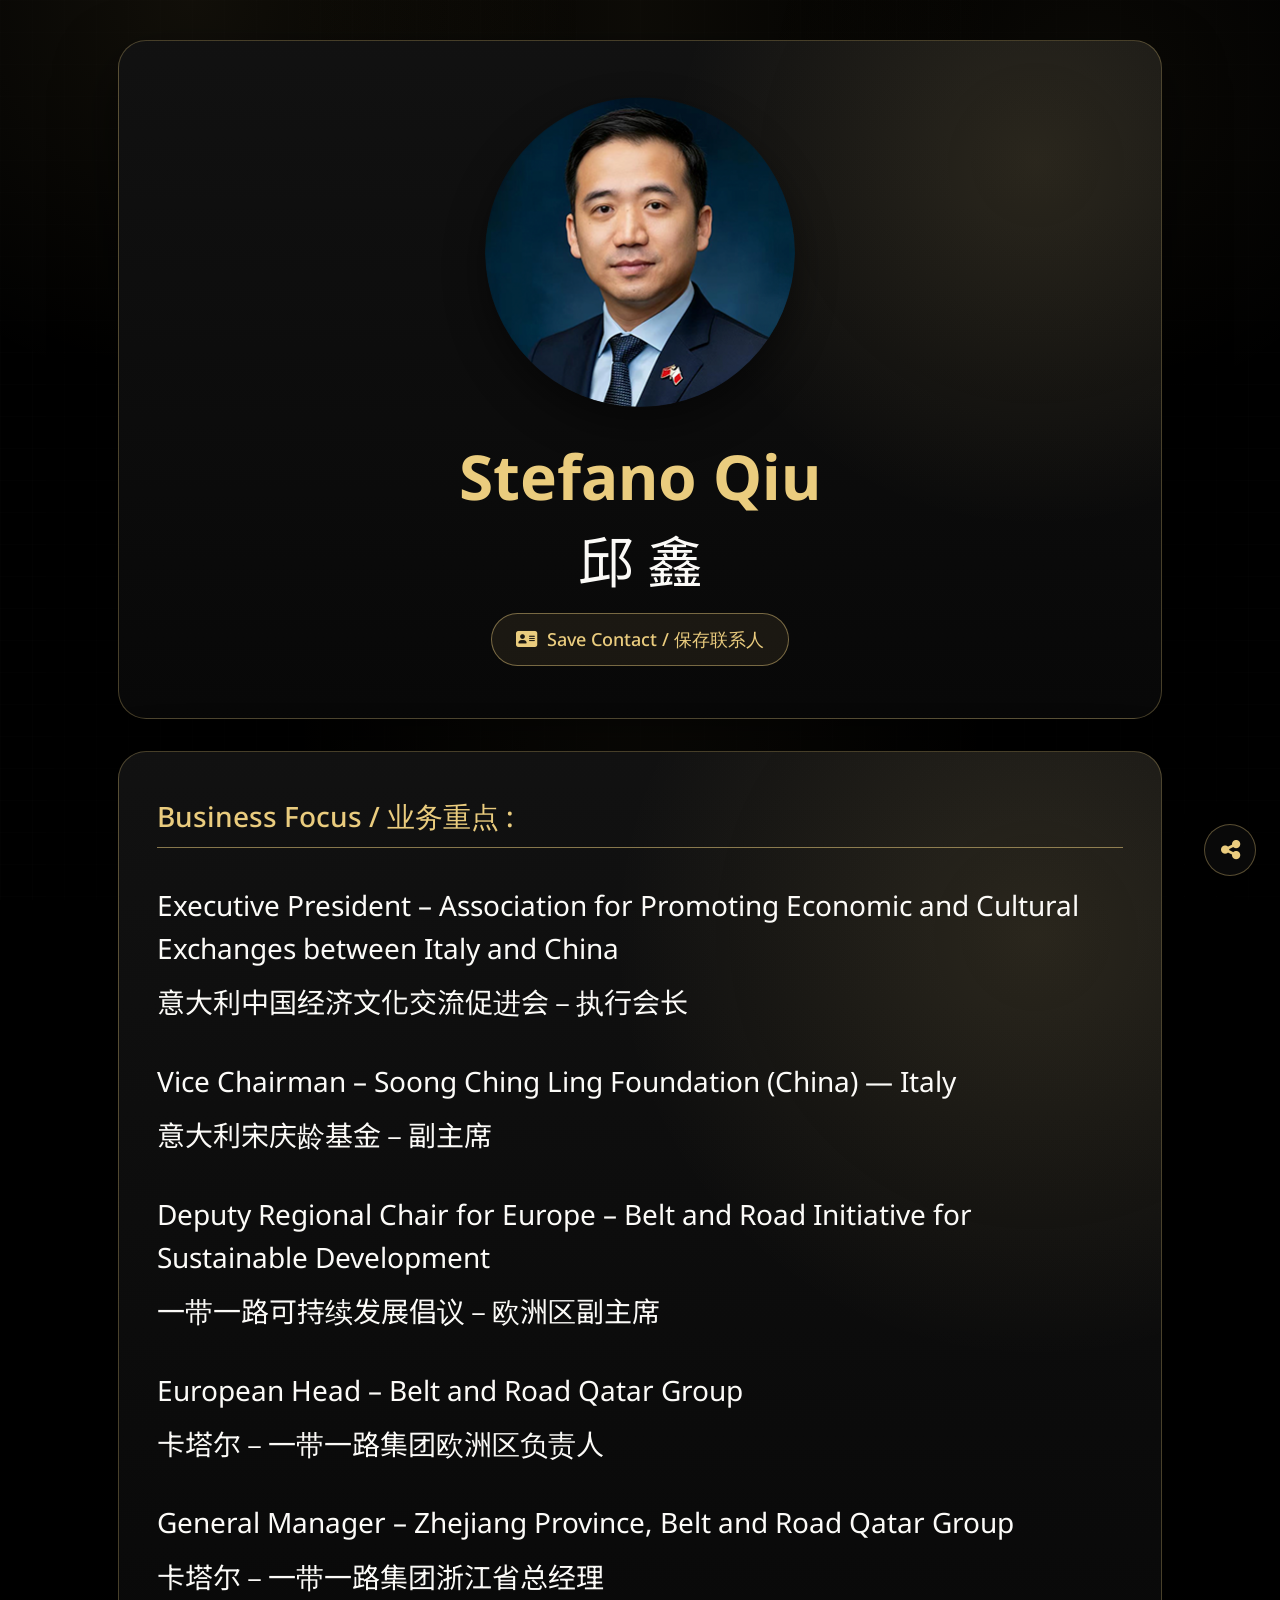
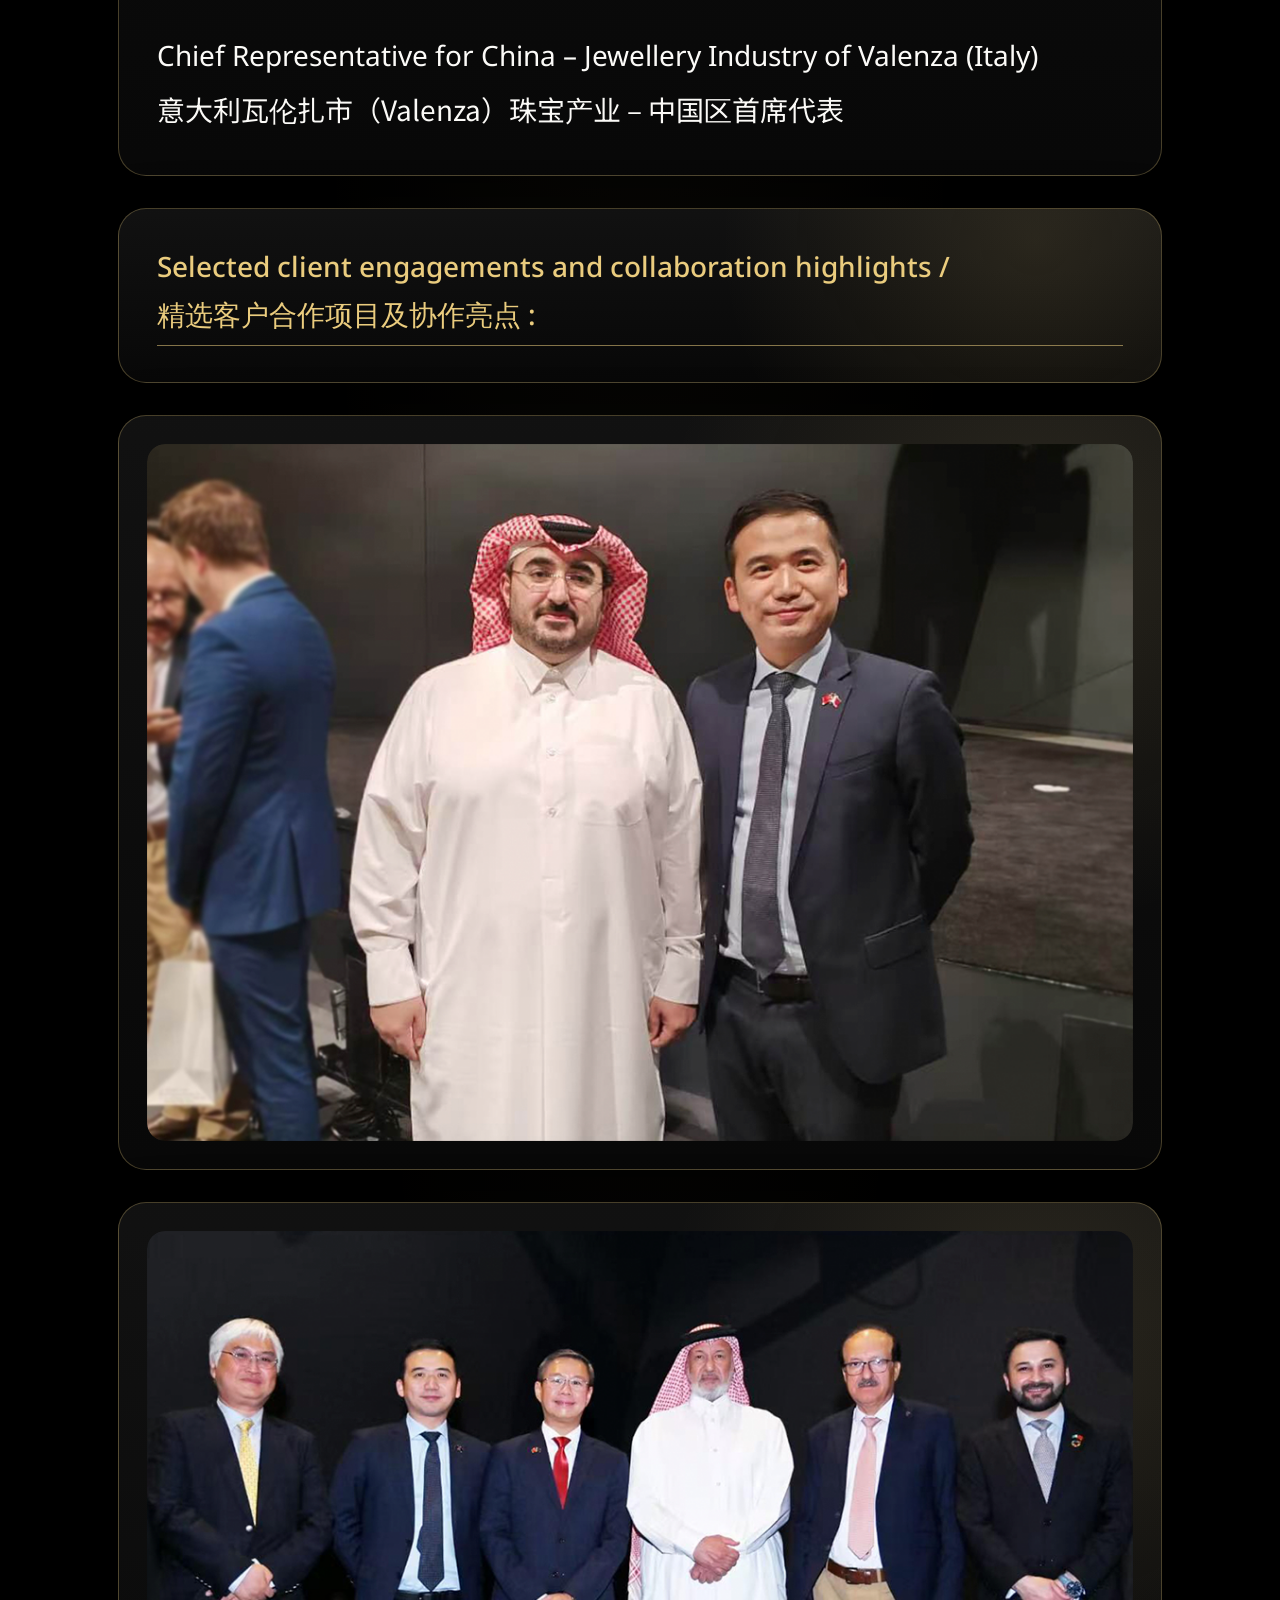
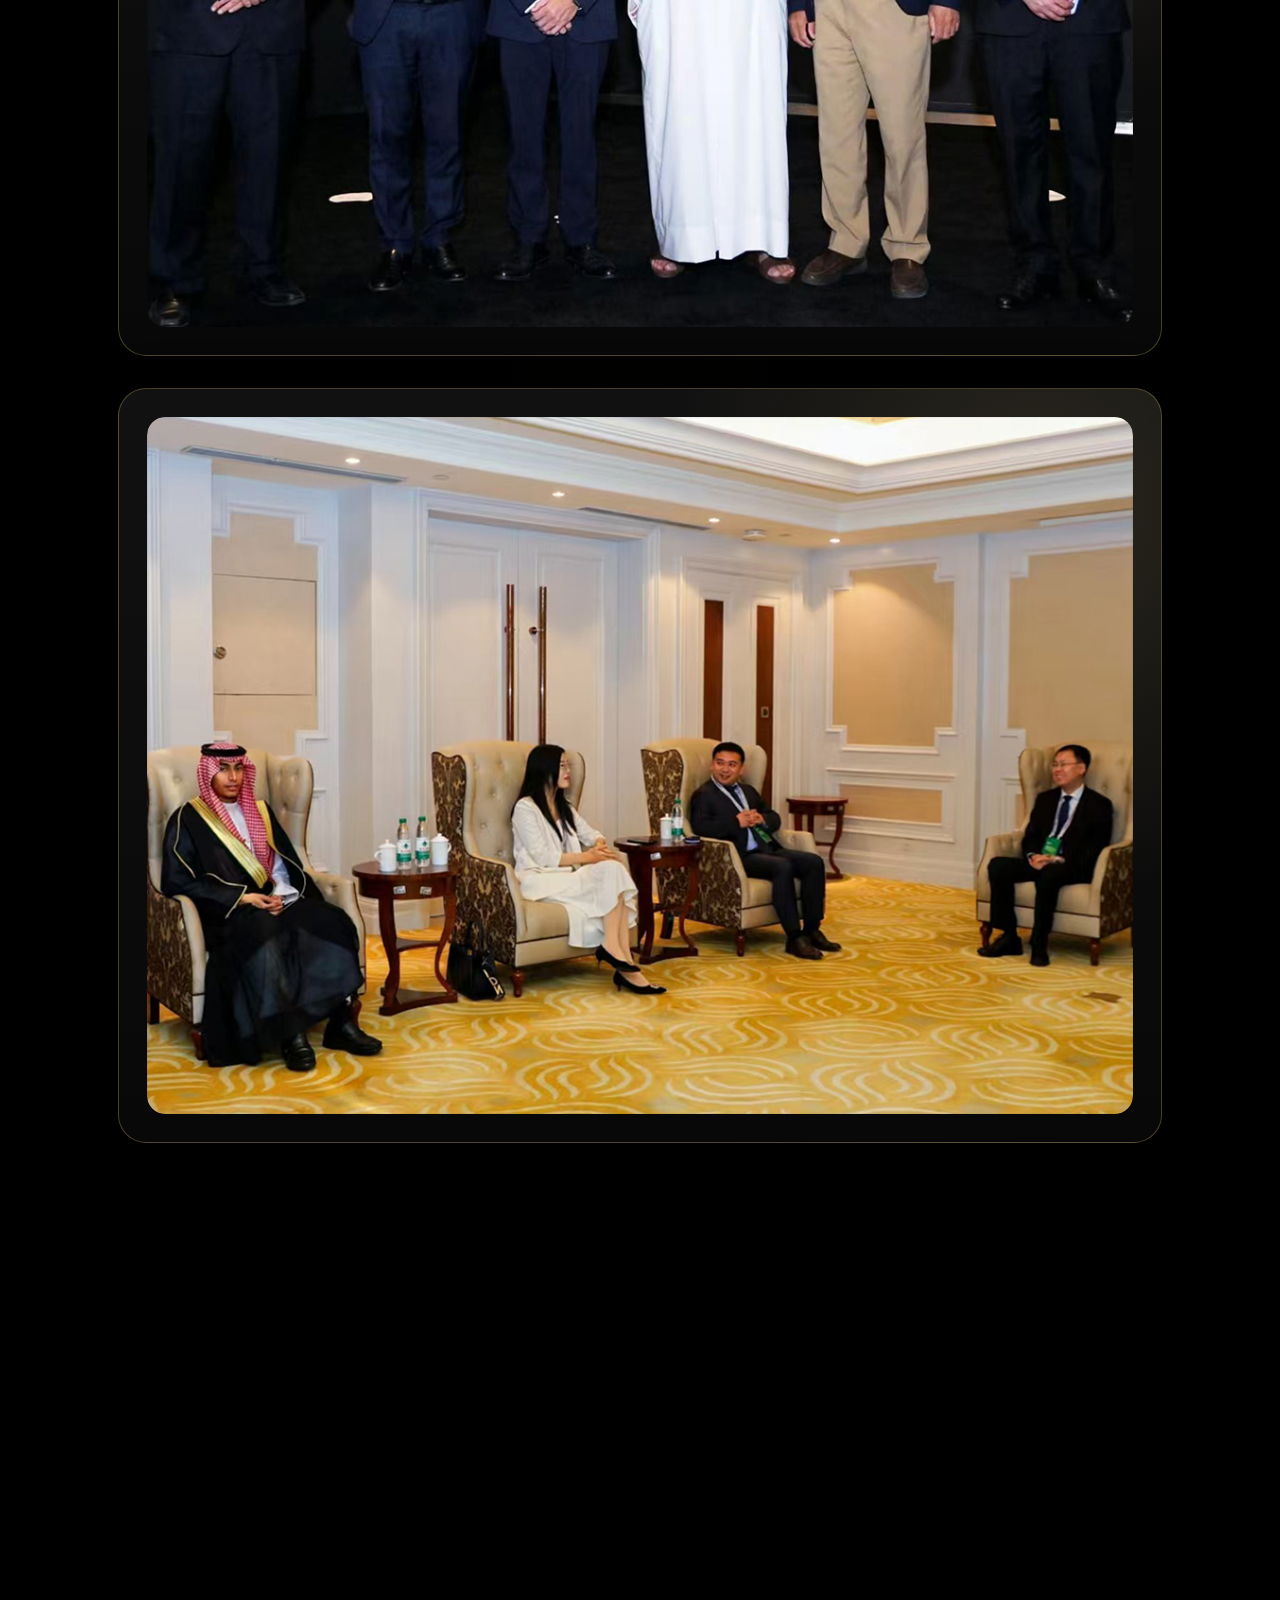
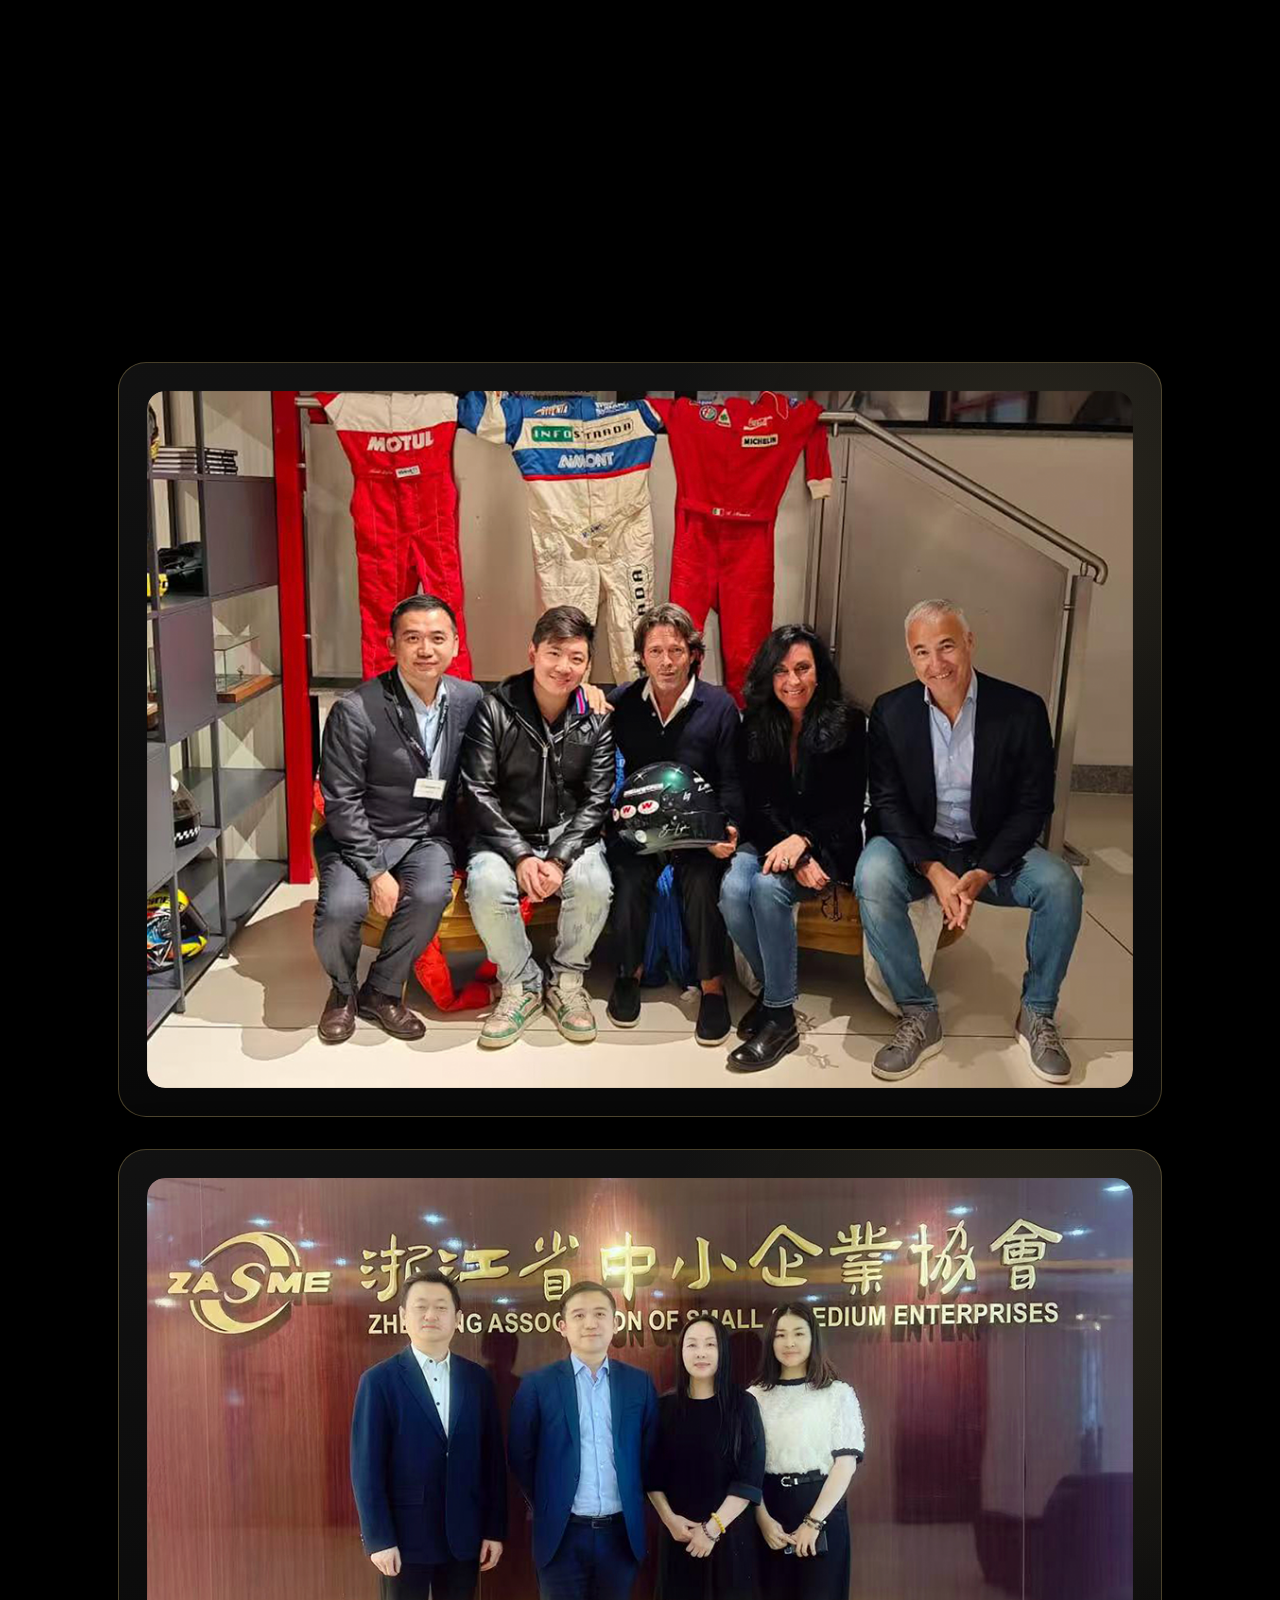
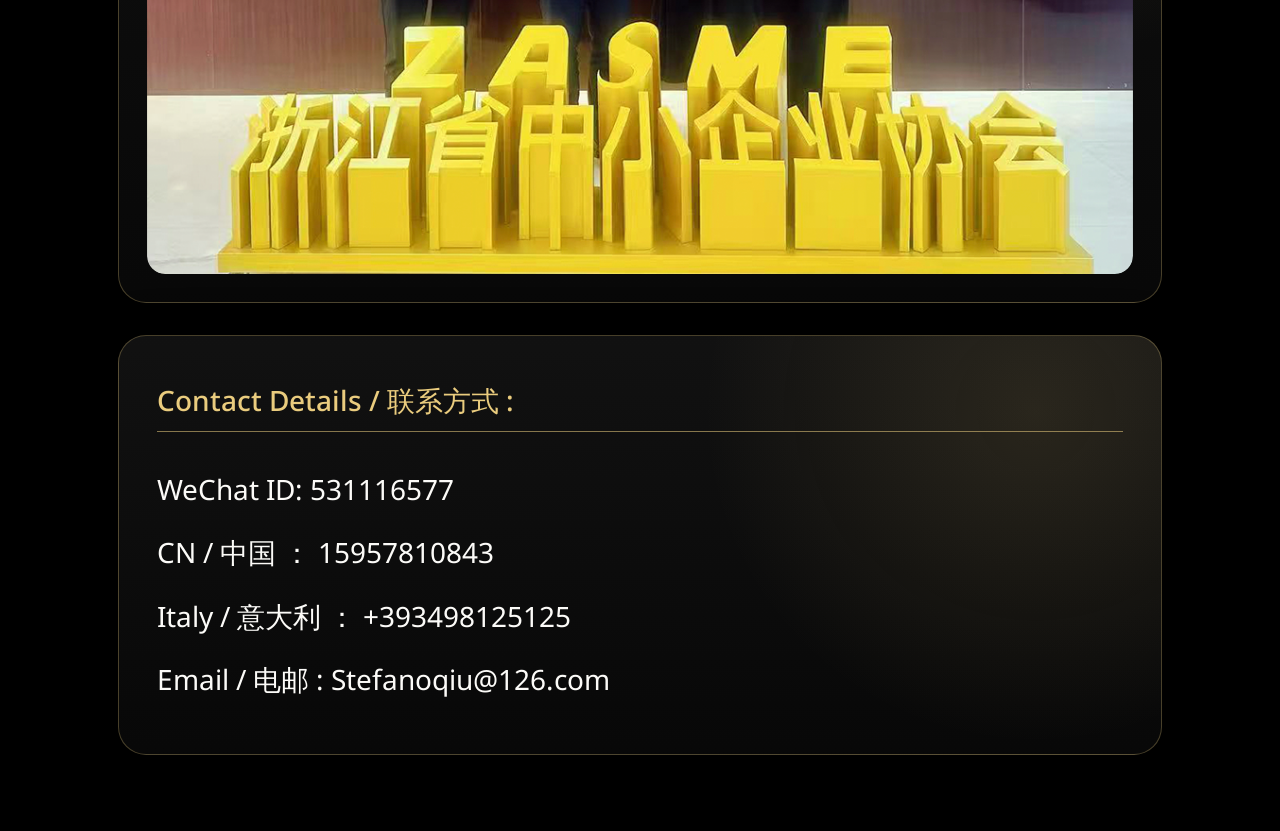
==== Stephen/index.html @ 796d5ea8 "first commit" ====
<!DOCTYPE html>
<html lang="en">
<head>
  <meta charset="UTF-8" />
  <meta name="viewport" content="width=device-width, initial-scale=1.0" />
  <title>Stefano Qiu | 邱鑫</title>
  <meta name="description" content="Stefano Qiu | Executive President, Association for Promoting Economic and Cultural Exchanges between Italy and China." />
  <link rel="preconnect" href="https://fonts.googleapis.com" />
  <link rel="preconnect" href="https://fonts.gstatic.com" crossorigin />
  <link href="https://fonts.googleapis.com/css2?family=Noto+Sans+TC:wght@300;400;500;700&family=Noto+Sans:wght@400;700&display=swap" rel="stylesheet" />
  <link rel="stylesheet" href="https://cdnjs.cloudflare.com/ajax/libs/font-awesome/6.7.2/css/all.min.css" integrity="sha512-Evv84Mr4kqVGRNSgIGL/F/aIDqQb7xQ2vcrdIwxfjThSH8CSR7PBEakCr51Ck+w+/U6swU2Im1vVX0SVk9ABhg==" crossorigin="anonymous" referrerpolicy="no-referrer" />
  <link rel="stylesheet" href="styles.css" />
</head>
<body>
  <div class="page-shell">
    <section class="nfc-card profile-card reveal">
      <div class="profile-photo-wrap">
        <img class="profile-photo" src="img/stefano-profile.png" alt="Stefano Qiu profile photo" />
      </div>
      <div class="profile-name-row">
        <div class="profile-name-block">
          <h1 class="profile-name">Stefano Qiu</h1>
          <p class="profile-name-cn" lang="zh-Hant">邱 鑫</p>
        </div>
        <a class="profile-vcf-button" href="stefano-qiu.vcf" download="Stefano-Qiu.vcf">
          <i class="fa-solid fa-address-card" aria-hidden="true"></i>
          Save Contact / 保存联系人
        </a>
      </div>
    </section>

    <section class="nfc-card business-focus-card reveal">
      <h2 class="section-title">Business Focus / 业务重点 :</h2>

      <div class="focus-list">
        <div class="focus-item">
          <p class="focus-en">Executive President – Association for Promoting Economic and Cultural Exchanges between Italy and China</p>
          <p class="focus-cn">意大利中国经济文化交流促进会 – 执行会长</p>
        </div>

        <div class="focus-item">
          <p class="focus-en">Vice Chairman – Soong Ching Ling Foundation (China) — Italy</p>
          <p class="focus-cn">意大利宋庆龄基金 – 副主席</p>
        </div>

        <div class="focus-item">
          <p class="focus-en">Deputy Regional Chair for Europe – Belt and Road Initiative for Sustainable Development</p>
          <p class="focus-cn">一带一路可持续发展倡议 – 欧洲区副主席</p>
        </div>

        <div class="focus-item">
          <p class="focus-en">European Head – Belt and Road Qatar Group</p>
          <p class="focus-cn">卡塔尔 – 一带一路集团欧洲区负责人</p>
        </div>

        <div class="focus-item">
          <p class="focus-en">General Manager – Zhejiang Province, Belt and Road Qatar Group</p>
          <p class="focus-cn">卡塔尔 – 一带一路集团浙江省总经理</p>
        </div>

        <div class="focus-item">
          <p class="focus-en">Chief Representative for China – Jewellery Industry of Valenza (Italy)</p>
          <p class="focus-cn">意大利瓦伦扎市（Valenza）珠宝产业 – 中国区首席代表</p>
        </div>
      </div>
    </section>

    <section class="nfc-card highlights-heading-card reveal">
      <h2 class="section-title section-title-multiline">
        <span class="section-title-line">Selected client engagements and collaboration highlights /</span>
        <span class="section-title-cn" lang="zh-Hant">精选客户合作项目及协作亮点 :</span>
      </h2>
    </section>

    <div class="gallery-grid">
      <section class="nfc-card gallery-card reveal">
        <figure class="gallery-figure">
          <img src="img/highlight-1.png" alt="Client engagement highlight 1" />
        </figure>
      </section>

      <section class="nfc-card gallery-card reveal">
        <figure class="gallery-figure">
          <img src="img/highlight-2.png" alt="Client engagement highlight 2" />
        </figure>
      </section>

      <section class="nfc-card gallery-card reveal">
        <figure class="gallery-figure">
          <img src="img/highlight-3.png" alt="Client engagement highlight 3" />
        </figure>
      </section>

      <section class="nfc-card gallery-card reveal">
        <figure class="gallery-figure">
          <img src="img/highlight-4.png" alt="Client engagement highlight 4" />
        </figure>
      </section>

      <section class="nfc-card gallery-card reveal">
        <figure class="gallery-figure">
          <img src="img/highlight-5.png" alt="Client engagement highlight 5" />
        </figure>
      </section>

      <section class="nfc-card gallery-card reveal">
        <figure class="gallery-figure">
          <img src="img/highlight-6.png" alt="Client engagement highlight 6" />
        </figure>
      </section>
    </div>

    <section class="nfc-card contact-card reveal" id="contact">
      <h2 class="section-title">Contact Details / 联系方式 :</h2>
      <div class="contact-list">
        <p>WeChat ID: <a href="weixin://dl/chat?531116577">531116577</a></p>
        <p>CN / 中国 ： <a href="tel:+8615957810843">15957810843</a></p>
        <p>Italy / 意大利 ： <a href="tel:+393498125125">+393498125125</a></p>
        <p>Email / 电邮 : <a href="mailto:Stefanoqiu@126.com">Stefanoqiu@126.com</a></p>
      </div>
    </section>
  </div>

  <div class="floating-contact-widget" aria-label="Quick contact actions">
    <div class="floating-contact-actions" id="floatingContactActions">
      <a class="floating-contact-link" href="tel:+8615957810843" aria-label="Call China mobile">
        <span class="floating-contact-icon" aria-hidden="true"><i class="fa-solid fa-phone"></i></span>
      </a>
      <a class="floating-contact-link" href="tel:+393498125125" aria-label="Call Italy mobile">
        <span class="floating-contact-icon" aria-hidden="true"><i class="fa-solid fa-phone-volume"></i></span>
      </a>
      <a class="floating-contact-link" href="weixin://dl/chat?531116577" aria-label="Chat on WeChat">
        <span class="floating-contact-icon" aria-hidden="true"><i class="fa-brands fa-weixin"></i></span>
      </a>
      <a class="floating-contact-link" href="mailto:Stefanoqiu@126.com" aria-label="Email Stefano">
        <span class="floating-contact-icon" aria-hidden="true"><i class="fa-solid fa-envelope"></i></span>
      </a>
    </div>
    <button class="floating-contact-toggle" id="floatingContactToggle" type="button" aria-label="Open contact actions" aria-expanded="false" aria-controls="floatingContactActions">
      <span class="floating-contact-icon" aria-hidden="true"><i class="fa-solid fa-share-nodes"></i></span>
    </button>
  </div>

  <script src="script.js"></script>
</body>
</html>
---- Stephen/styles.css ----
:root {
  --bg: #000000;
  --card-border: rgba(234, 204, 126, 0.28);
  --gold: #eacc7e;
  --gold-underline: rgba(234, 204, 126, 0.55);
  --text: #fcfbf8;
  --text-muted: #fbfaf7;
  --shadow: 0 24px 60px rgba(0, 0, 0, 0.55);

  --page-max: 1176px;
  --side-margin: 66px;
  --card-pad-x: 38px;
  --card-radius: 28px;
  --card-gap: 32px;
  --profile-size: 310px;
  --gallery-inset: 28px;

  --fs-body: 28px;
  --fs-name: 62px;
  --fs-name-cn: 56px;
  --lh-body: 1.55;
  --lh-title: 1.45;
  --lh-name: 1.2;
  --focus-gap: 36px;
  --pair-gap: 10px;
  --contact-gap: 20px;
}

* {
  box-sizing: border-box;
}

html {
  scroll-behavior: smooth;
}

body {
  margin: 0;
  font-family: 'Noto Sans', Arial, sans-serif;
  background: var(--bg);
  color: var(--text);
  -webkit-font-smoothing: antialiased;
  overflow-x: hidden;
}

body::before {
  content: '';
  position: fixed;
  inset: 0;
  pointer-events: none;
  background-image:
    linear-gradient(rgba(255, 255, 255, 0.025) 1px, transparent 1px),
    linear-gradient(90deg, rgba(255, 255, 255, 0.025) 1px, transparent 1px);
  background-size: 32px 32px;
  opacity: 0.35;
  z-index: 0;
}

body::after {
  content: '';
  position: fixed;
  inset: 0;
  pointer-events: none;
  background:
    radial-gradient(circle at 15% 0%, rgba(234, 204, 126, 0.08), transparent 28%),
    radial-gradient(circle at 85% 10%, rgba(234, 204, 126, 0.05), transparent 24%);
  z-index: 0;
}

img {
  max-width: 100%;
  display: block;
}

.page-shell {
  position: relative;
  z-index: 1;
  width: min(var(--page-max), 100%);
  margin: 0 auto;
  padding: clamp(20px, 3.4vw, 40px) 0 clamp(48px, 6vw, 80px);
  display: flex;
  flex-direction: column;
  gap: var(--card-gap);
}

.nfc-card {
  position: relative;
  margin-inline: var(--side-margin);
  min-width: 0;
  border: 1px solid var(--card-border);
  border-radius: var(--card-radius);
  background:
    radial-gradient(circle at 88% 18%, rgba(234, 204, 126, 0.12), transparent 34%),
    linear-gradient(180deg, rgba(18, 18, 18, 0.96) 0%, rgba(8, 8, 8, 0.98) 100%);
  box-shadow: var(--shadow);
}

/* ── Profile ── */
.profile-card {
  padding: clamp(32px, 5vw, 56px) var(--card-pad-x) clamp(36px, 5vw, 52px);
  text-align: center;
}

.profile-photo-wrap {
  width: var(--profile-size);
  height: var(--profile-size);
  max-width: 100%;
  margin: 0 auto clamp(20px, 3vw, 32px);
  border-radius: 50%;
  overflow: hidden;
  box-shadow: 0 18px 40px rgba(0, 0, 0, 0.45);
  flex-shrink: 0;
}

.profile-photo {
  width: 100%;
  height: 100%;
  object-fit: cover;
}

.profile-name,
.profile-name-cn,
.section-title,
.focus-en,
.focus-cn,
.contact-list p {
  overflow-wrap: anywhere;
  word-break: break-word;
  hyphens: auto;
}

.profile-name-row {
  display: flex;
  flex-direction: column;
  align-items: center;
  gap: clamp(14px, 2vw, 20px);
  max-width: 100%;
}

.profile-name-block {
  min-width: 0;
  text-align: center;
}

.profile-name {
  margin: 0;
  font-size: var(--fs-name);
  line-height: var(--lh-name);
  font-weight: 700;
  color: var(--gold);
}

.profile-name-cn {
  margin: clamp(8px, 1.2vw, 12px) 0 0;
  font-size: var(--fs-name-cn);
  line-height: var(--lh-name);
  font-family: 'Noto Sans TC', sans-serif;
  color: var(--text-muted);
  font-weight: 400;
  hyphens: none;
}

.profile-vcf-button {
  display: inline-flex;
  align-items: center;
  justify-content: center;
  gap: 10px;
  padding: clamp(10px, 1.4vw, 14px) clamp(18px, 2.4vw, 24px);
  border: 1px solid rgba(234, 204, 126, 0.45);
  border-radius: 999px;
  background: rgba(234, 204, 126, 0.08);
  color: var(--gold);
  font-size: clamp(14px, 1.8vw, 18px);
  line-height: 1.3;
  font-weight: 500;
  text-decoration: none;
  transition: background 0.2s ease, border-color 0.2s ease, transform 0.2s ease;
  white-space: nowrap;
}

.profile-vcf-button:hover {
  background: rgba(234, 204, 126, 0.16);
  border-color: var(--gold);
  transform: translateY(-1px);
}

.profile-vcf-button i {
  font-size: 1.05em;
}

/* ── Section titles — border instead of underline to avoid line overlap ── */
.section-title {
  margin: 0 0 clamp(24px, 3vw, 36px);
  padding-bottom: 10px;
  border-bottom: 1px solid var(--gold-underline);
  font-size: var(--fs-body);
  line-height: var(--lh-title);
  font-weight: 500;
  color: var(--gold);
  text-decoration: none;
}

.section-title-multiline {
  margin-bottom: 0;
  line-height: 1.5;
}

.section-title-line {
  display: block;
}

.section-title-cn {
  display: block;
  margin-top: 6px;
  hyphens: none;
}

/* ── Business focus ── */
.business-focus-card {
  padding: clamp(28px, 4vw, 44px) var(--card-pad-x);
}

.focus-list {
  display: flex;
  flex-direction: column;
  gap: var(--focus-gap);
}

.focus-item {
  display: flex;
  flex-direction: column;
  gap: var(--pair-gap);
  min-width: 0;
}

.focus-en,
.focus-cn,
.contact-list p {
  margin: 0;
  font-size: var(--fs-body);
}

.focus-en {
  line-height: var(--lh-body);
  color: var(--text);
}

.focus-cn {
  line-height: var(--lh-body);
  color: var(--text-muted);
  font-family: 'Noto Sans TC', sans-serif;
  hyphens: none;
}

/* ── Highlights heading ── */
.highlights-heading-card {
  padding: clamp(24px, 3.5vw, 36px) var(--card-pad-x);
}

/* ── Gallery ── */
.gallery-grid {
  display: flex;
  flex-direction: column;
  gap: var(--card-gap);
  margin-inline: var(--side-margin);
  min-width: 0;
}

.gallery-grid .gallery-card {
  margin-inline: 0;
}

.gallery-card {
  padding: var(--gallery-inset);
  min-width: 0;
}

.gallery-figure {
  margin: 0;
  border-radius: 18px;
  overflow: hidden;
  aspect-ratio: 1043 / 737;
}

.gallery-figure img {
  width: 100%;
  height: 100%;
  object-fit: cover;
  border-radius: 18px;
}

/* ── Contact ── */
.contact-card {
  padding: clamp(28px, 4vw, 44px) var(--card-pad-x) clamp(36px, 5vw, 52px);
}

.contact-list {
  display: flex;
  flex-direction: column;
  gap: var(--contact-gap);
  min-width: 0;
}

.contact-list p {
  line-height: var(--lh-body);
}

.contact-list a {
  color: var(--text);
  text-decoration: none;
  transition: color 0.2s ease;
  overflow-wrap: anywhere;
  word-break: break-all;
}

.contact-list a:hover {
  color: var(--gold);
}

/* ── Floating contact ── */
.floating-contact-widget {
  position: fixed;
  right: clamp(12px, 2vw, 24px);
  bottom: clamp(12px, 2vw, 24px);
  z-index: 30;
  display: flex;
  flex-direction: column;
  align-items: flex-end;
  gap: 10px;
}

.floating-contact-actions {
  display: flex;
  flex-direction: column;
  align-items: flex-end;
  gap: 10px;
  opacity: 0;
  transform: translateY(8px) scale(0.96);
  pointer-events: none;
  transition: opacity 0.22s ease, transform 0.22s ease;
}

.floating-contact-widget.is-open .floating-contact-actions {
  opacity: 1;
  transform: translateY(0) scale(1);
  pointer-events: auto;
}

.floating-contact-link,
.floating-contact-toggle {
  display: inline-flex;
  align-items: center;
  justify-content: center;
  width: clamp(44px, 4.4vw, 52px);
  height: clamp(44px, 4.4vw, 52px);
  border-radius: 50%;
  border: 1px solid rgba(234, 204, 126, 0.35);
  background: rgba(10, 10, 10, 0.92);
  backdrop-filter: blur(16px);
  box-shadow: 0 18px 40px rgba(0, 0, 0, 0.35);
  color: var(--text);
  text-decoration: none;
  transition: transform 0.25s ease, background 0.25s ease, border-color 0.25s ease;
}

.floating-contact-toggle {
  cursor: pointer;
}

.floating-contact-link:hover,
.floating-contact-toggle:hover {
  transform: translateY(-2px);
  border-color: rgba(234, 204, 126, 0.55);
  background: rgba(20, 20, 20, 0.94);
}

.floating-contact-widget.is-open .floating-contact-toggle {
  border-color: rgba(234, 204, 126, 0.55);
}

.floating-contact-widget.is-open .floating-contact-toggle .floating-contact-icon {
  transform: rotate(45deg);
}

.floating-contact-icon {
  width: 100%;
  height: 100%;
  display: inline-flex;
  align-items: center;
  justify-content: center;
  border-radius: 50%;
  color: var(--gold);
  transition: transform 0.22s ease;
}

.floating-contact-icon i {
  font-size: clamp(18px, 1.9vw, 22px);
  line-height: 1;
}

.reveal {
  opacity: 0;
  transform: translateY(24px);
  transition: opacity 0.7s ease, transform 0.7s ease;
}

.reveal.is-visible {
  opacity: 1;
  transform: translateY(0);
}

/* ══════════════════════════════════════════
   TABLET — fluid scale
   ══════════════════════════════════════════ */
@media (max-width: 1175px) {
  :root {
    --side-margin: clamp(16px, 5.6vw, 66px);
    --card-pad-x: clamp(18px, 3.2vw, 38px);
    --card-radius: clamp(18px, 2.4vw, 28px);
    --card-gap: clamp(18px, 2.7vw, 32px);
    --profile-size: clamp(180px, 26vw, 310px);
    --gallery-inset: clamp(12px, 2.4vw, 28px);
    --fs-body: clamp(17px, 2.4vw, 28px);
    --fs-name: clamp(32px, 5.3vw, 62px);
    --fs-name-cn: clamp(28px, 4.7vw, 56px);
    --focus-gap: clamp(22px, 3vw, 36px);
    --pair-gap: clamp(8px, 1.2vw, 10px);
    --contact-gap: clamp(14px, 2vw, 20px);
    --lh-body: 1.6;
    --lh-title: 1.5;
  }
}

/* ══════════════════════════════════════════
   MOBILE
   ══════════════════════════════════════════ */
@media (max-width: 480px) {
  :root {
    --side-margin: 12px;
    --card-pad-x: 16px;
    --card-radius: 16px;
    --card-gap: 14px;
    --profile-size: min(200px, 52vw);
    --gallery-inset: 12px;
    --fs-body: 15px;
    --fs-name: 30px;
    --fs-name-cn: 26px;
    --focus-gap: 20px;
    --pair-gap: 8px;
    --contact-gap: 14px;
    --lh-body: 1.65;
    --lh-title: 1.55;
    --lh-name: 1.25;
  }

  .page-shell {
    padding-top: 14px;
    padding-bottom: 72px;
  }

  .section-title {
    margin-bottom: 18px;
    padding-bottom: 8px;
  }

  .section-title-multiline {
    line-height: 1.55;
  }

  .section-title-cn {
    margin-top: 8px;
  }

  .gallery-figure,
  .gallery-figure img {
    border-radius: 12px;
  }

  .profile-vcf-button {
    white-space: normal;
    text-align: center;
  }
}

/* ══════════════════════════════════════════
   DESKTOP — PSD proportions
   ══════════════════════════════════════════ */
@media (min-width: 1180px) {
  :root {
    --side-margin: 66px;
    --card-pad-x: 38px;
    --card-radius: 28px;
    --card-gap: 32px;
    --profile-size: 310px;
    --gallery-inset: 28px;
    --fs-body: 28px;
    --fs-name: 62px;
    --fs-name-cn: 56px;
    --focus-gap: 36px;
    --lh-body: 1.55;
    --lh-title: 1.45;
  }

  body {
    background:
      radial-gradient(ellipse at 50% 0%, rgba(234, 204, 126, 0.06), transparent 42%),
      var(--bg);
  }
}

@media (min-width: 1400px) {
  .page-shell {
    width: var(--page-max);
  }

  .gallery-grid {
    display: grid;
    grid-template-columns: repeat(2, minmax(0, 1fr));
  }
}
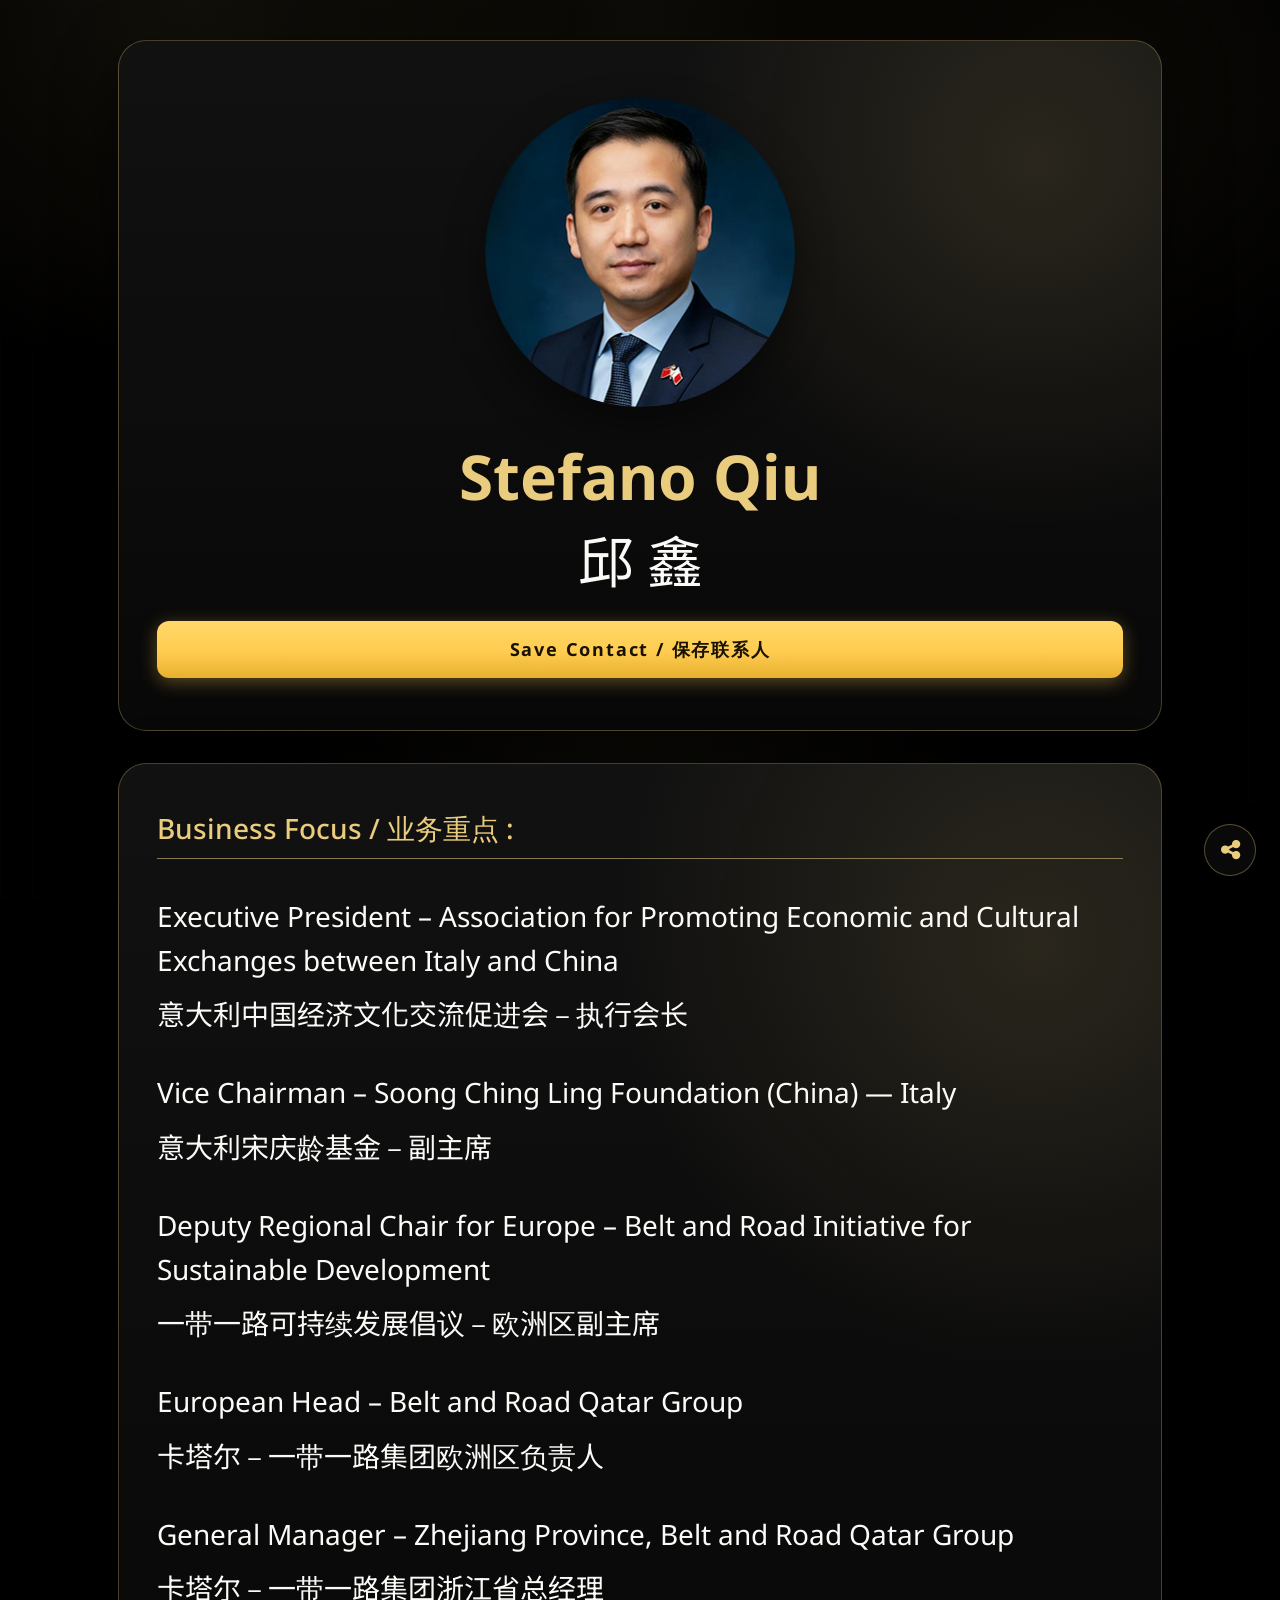
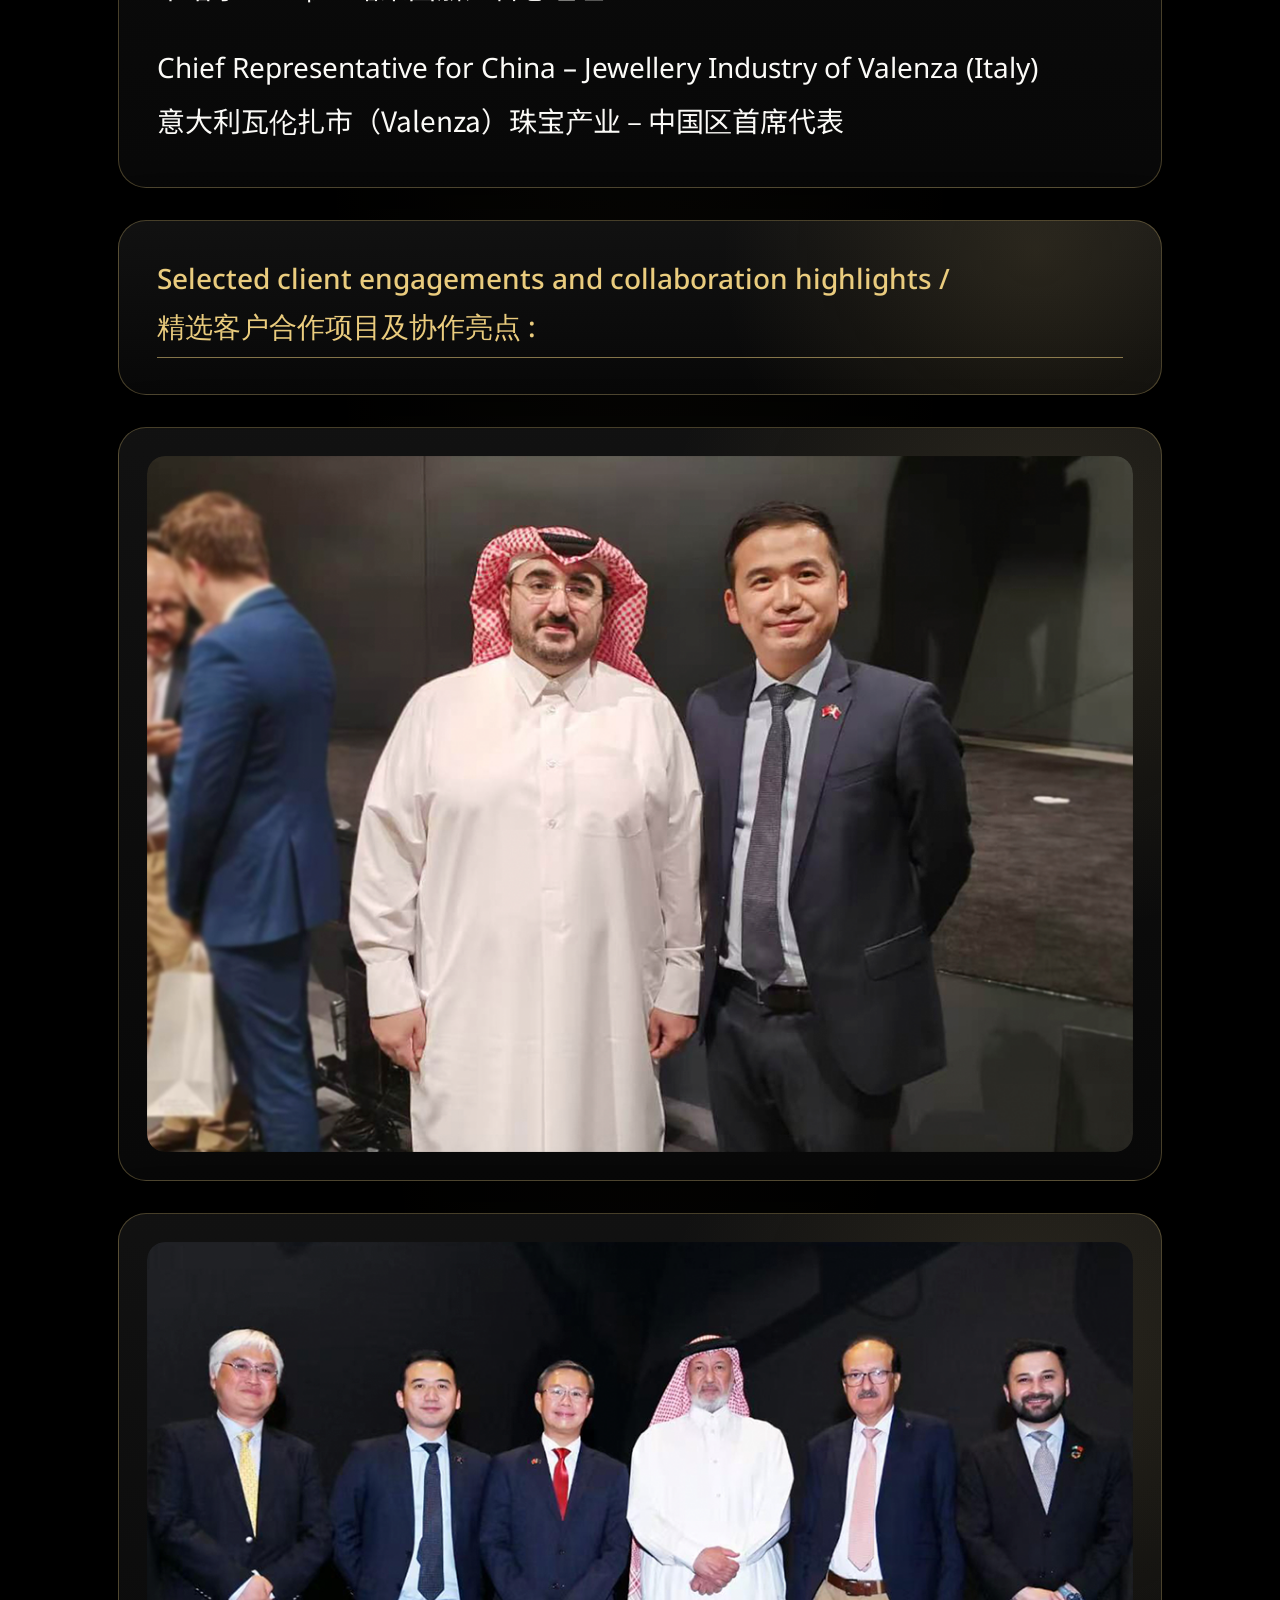
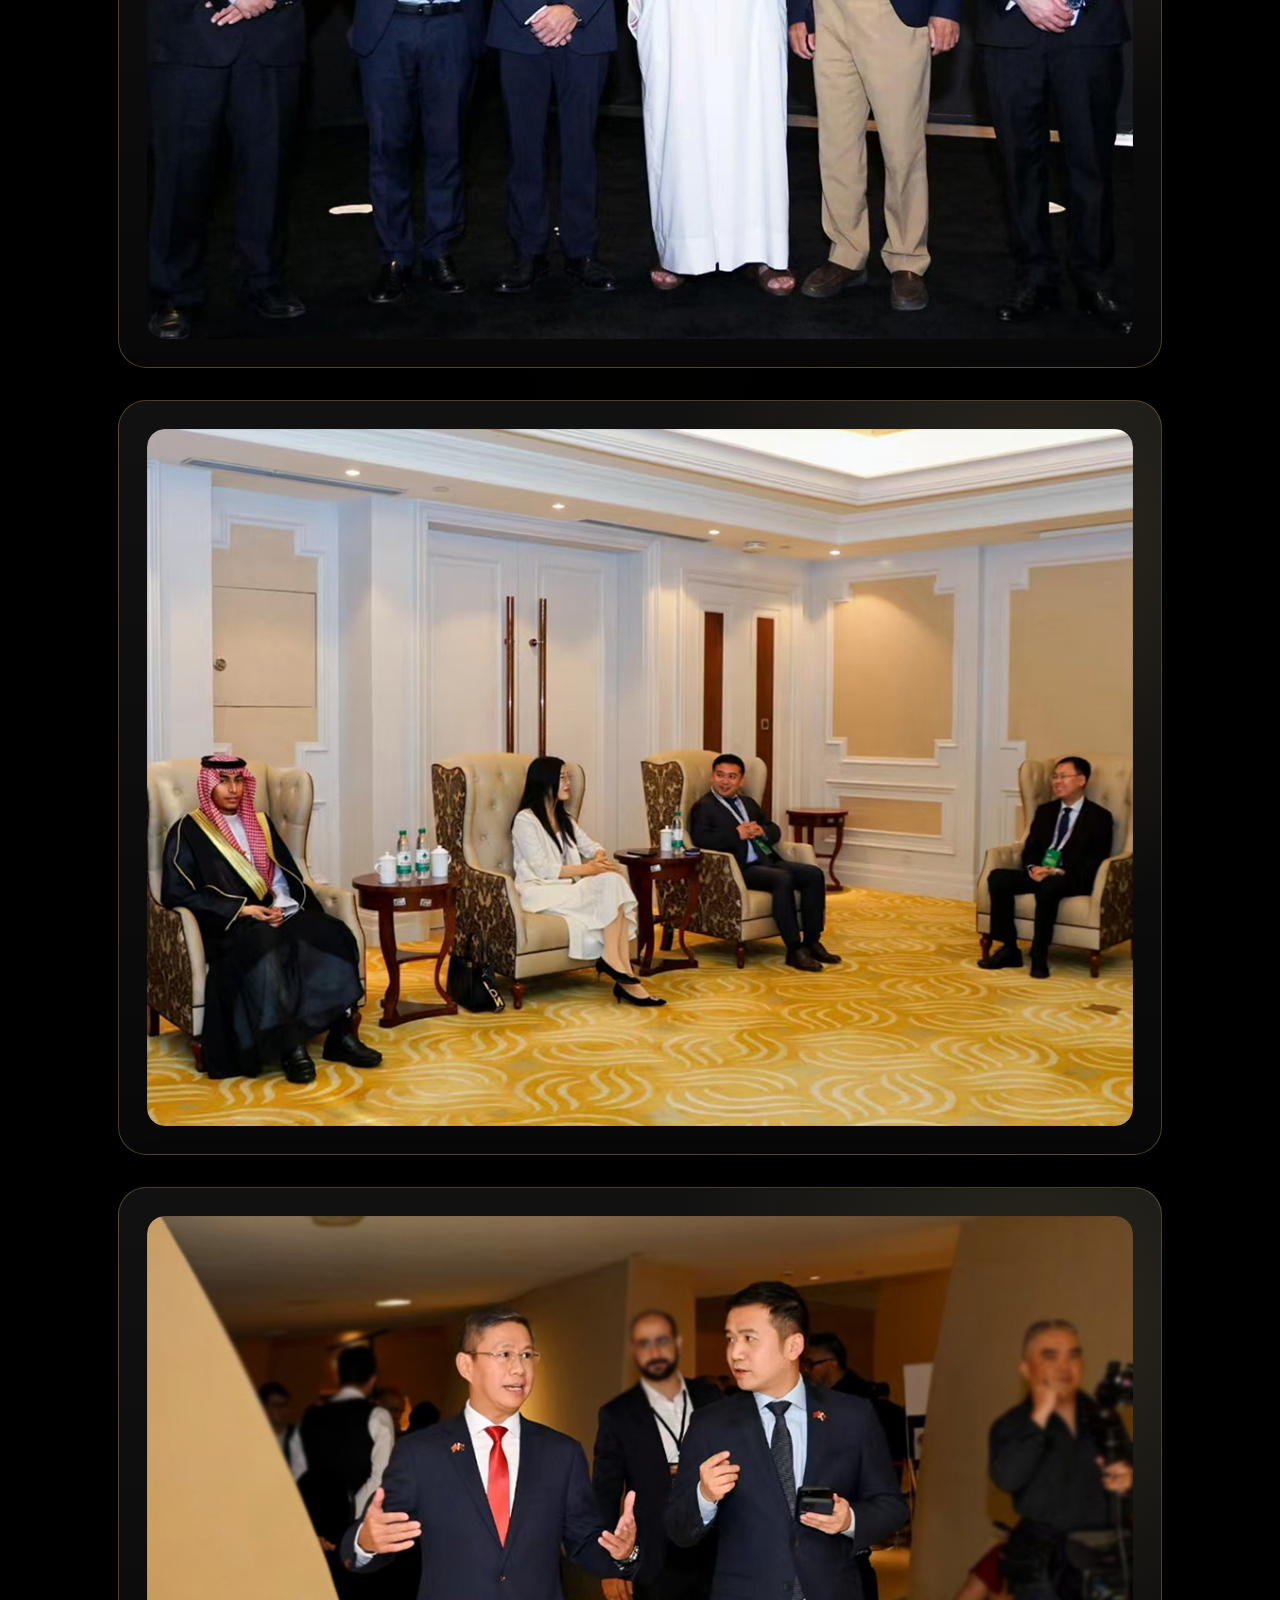
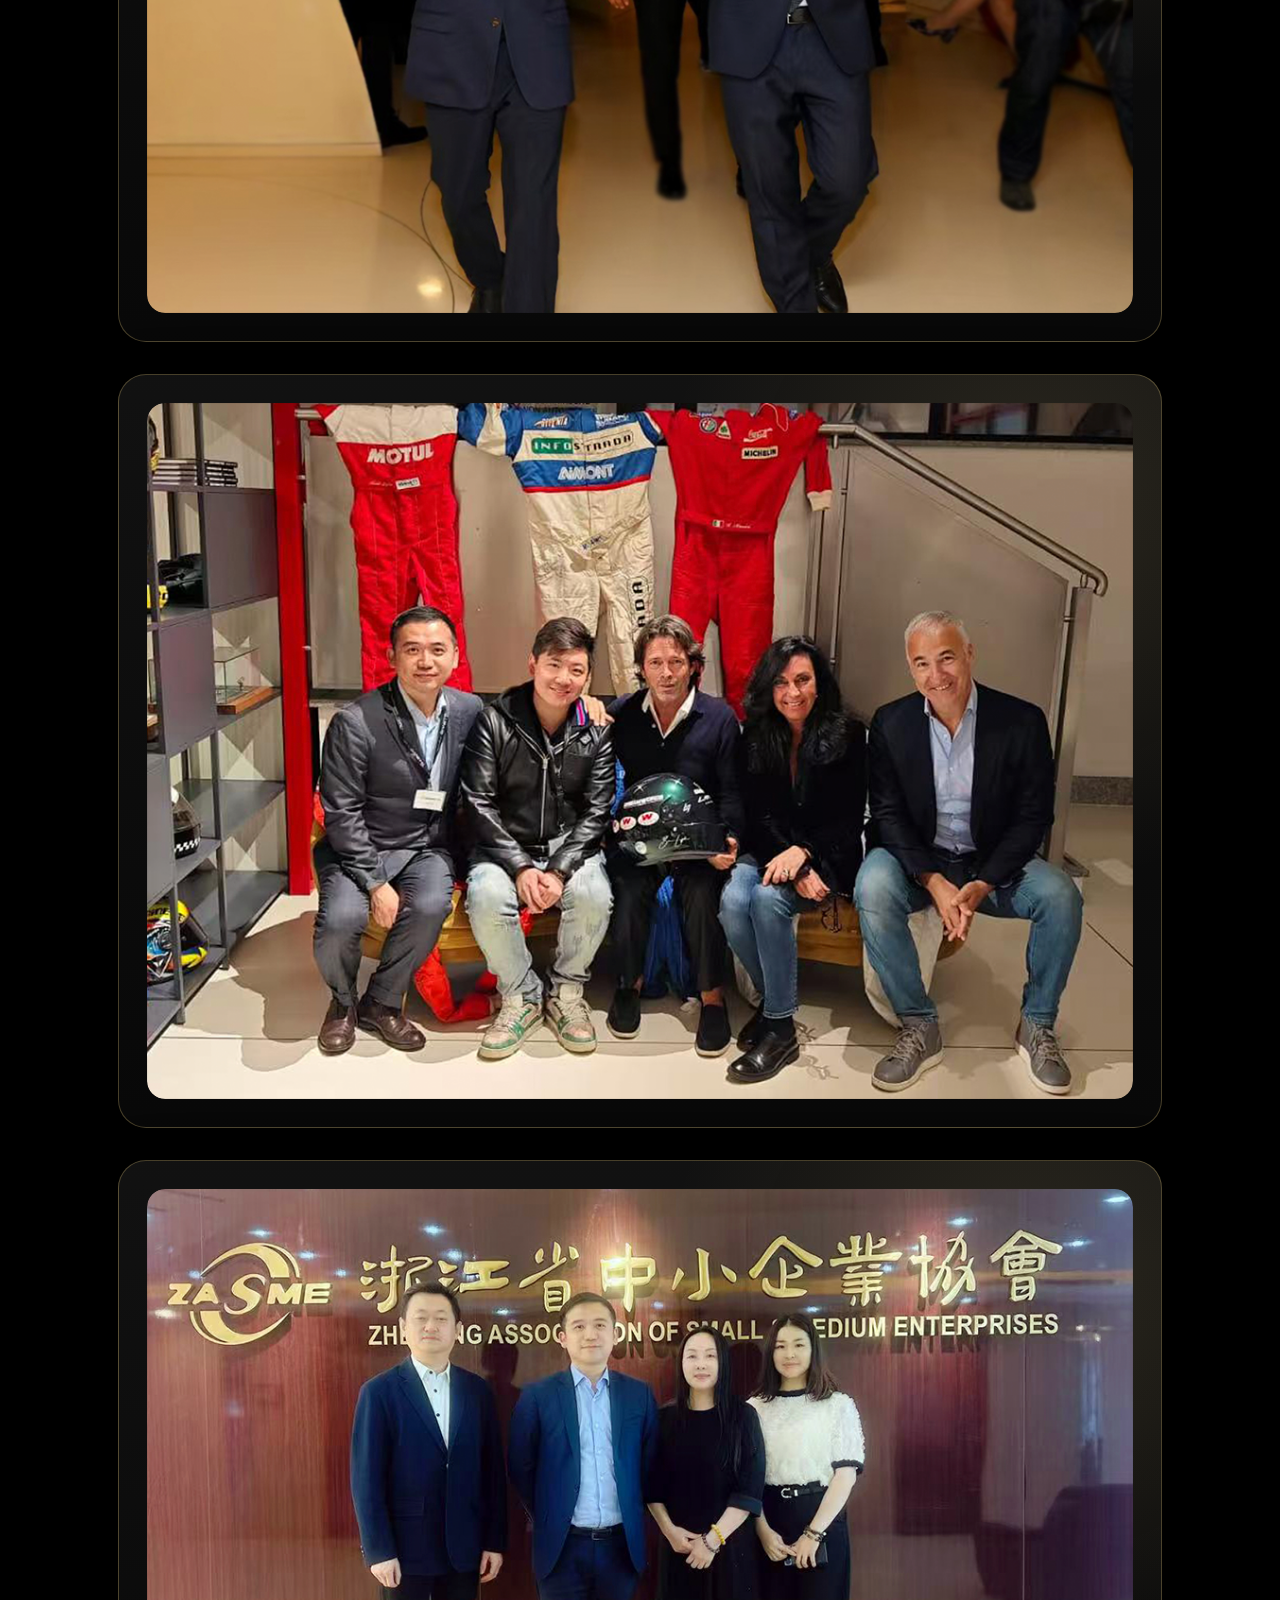
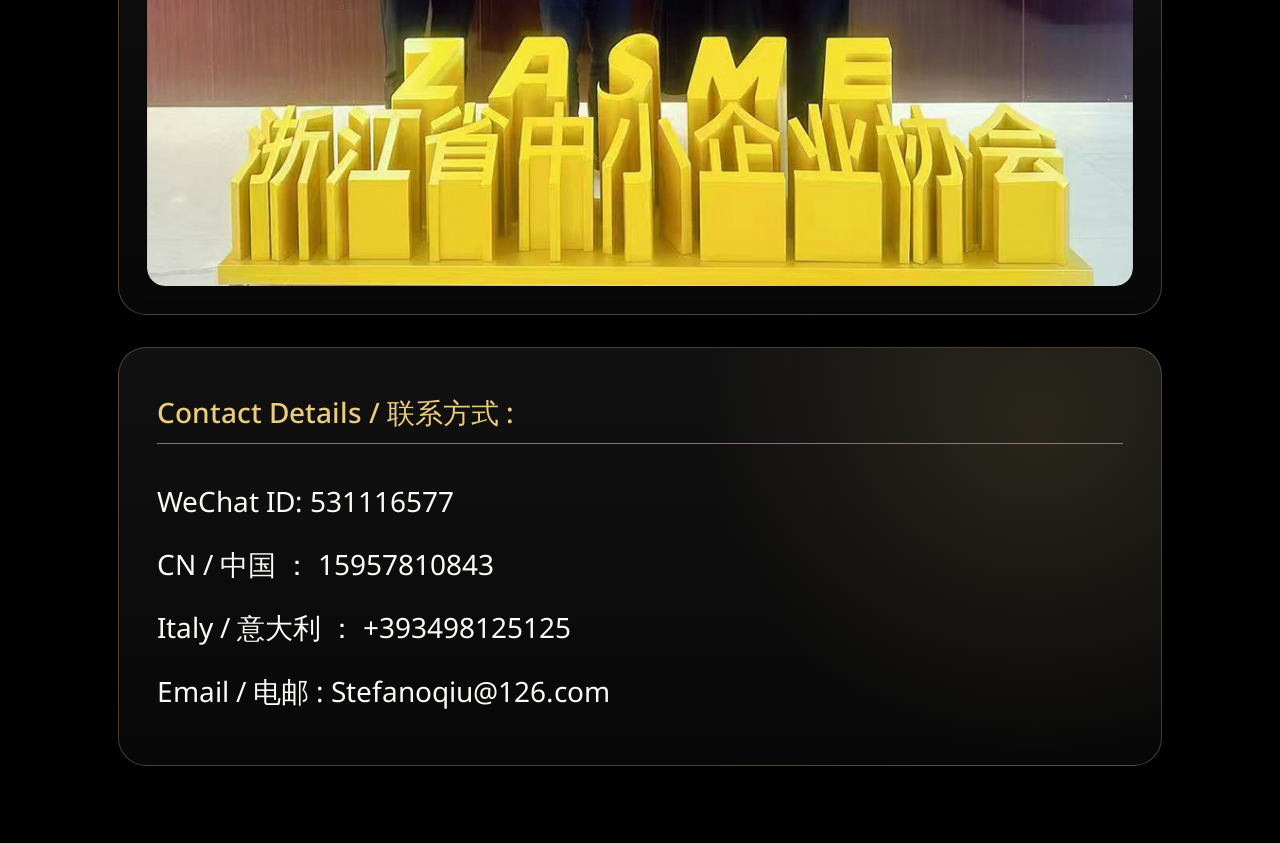
==== commit b3af181e: "Align Stefano save button with standard gold btn-save style. Co-authored-by: Cursor <cursoragent@cur" ====
--- a/Stephen/index.html
+++ b/Stephen/index.html
@@ -22,11 +22,8 @@
           <h1 class="profile-name">Stefano Qiu</h1>
           <p class="profile-name-cn" lang="zh-Hant">邱 鑫</p>
         </div>
-        <a class="profile-vcf-button" href="stefano-qiu.vcf" download="Stefano-Qiu.vcf">
-          <i class="fa-solid fa-address-card" aria-hidden="true"></i>
-          Save Contact / 保存联系人
-        </a>
       </div>
+      <a class="btn-save" href="stefano-qiu.vcf" download="Stefano-Qiu.vcf">Save Contact / 保存联系人</a>
     </section>
 
     <section class="nfc-card business-focus-card reveal">
--- a/Stephen/styles.css
+++ b/Stephen/styles.css
@@ -160,32 +160,33 @@
   hyphens: none;
 }
 
-.profile-vcf-button {
-  display: inline-flex;
-  align-items: center;
-  justify-content: center;
-  gap: 10px;
-  padding: clamp(10px, 1.4vw, 14px) clamp(18px, 2.4vw, 24px);
-  border: 1px solid rgba(234, 204, 126, 0.45);
-  border-radius: 999px;
-  background: rgba(234, 204, 126, 0.08);
-  color: var(--gold);
+.btn-save {
+  display: block;
+  width: 100%;
+  max-width: 100%;
+  margin-top: clamp(20px, 3vw, 28px);
+  padding: 16px 24px;
+  background: linear-gradient(180deg, #ffd86a 0%, #ffcc4f 55%, #e8b030 100%);
+  color: #1a1200;
   font-size: clamp(14px, 1.8vw, 18px);
-  line-height: 1.3;
-  font-weight: 500;
+  font-weight: 700;
+  letter-spacing: 0.1em;
   text-decoration: none;
-  transition: background 0.2s ease, border-color 0.2s ease, transform 0.2s ease;
-  white-space: nowrap;
-}
-
-.profile-vcf-button:hover {
-  background: rgba(234, 204, 126, 0.16);
-  border-color: var(--gold);
+  text-align: center;
+  border: none;
+  border-radius: 12px;
+  cursor: pointer;
+  transition: transform 0.2s ease, box-shadow 0.2s ease;
+  box-shadow: 0 4px 18px rgba(255, 204, 79, 0.35);
+}
+
+.btn-save:hover {
   transform: translateY(-1px);
-}
-
-.profile-vcf-button i {
-  font-size: 1.05em;
+  box-shadow: 0 6px 22px rgba(255, 204, 79, 0.48);
+}
+
+.btn-save:active {
+  transform: translateY(0);
 }
 
 /* ── Section titles — border instead of underline to avoid line overlap ── */
@@ -476,9 +477,8 @@
     border-radius: 12px;
   }
 
-  .profile-vcf-button {
-    white-space: normal;
-    text-align: center;
+  .btn-save {
+    letter-spacing: 0.08em;
   }
 }
 
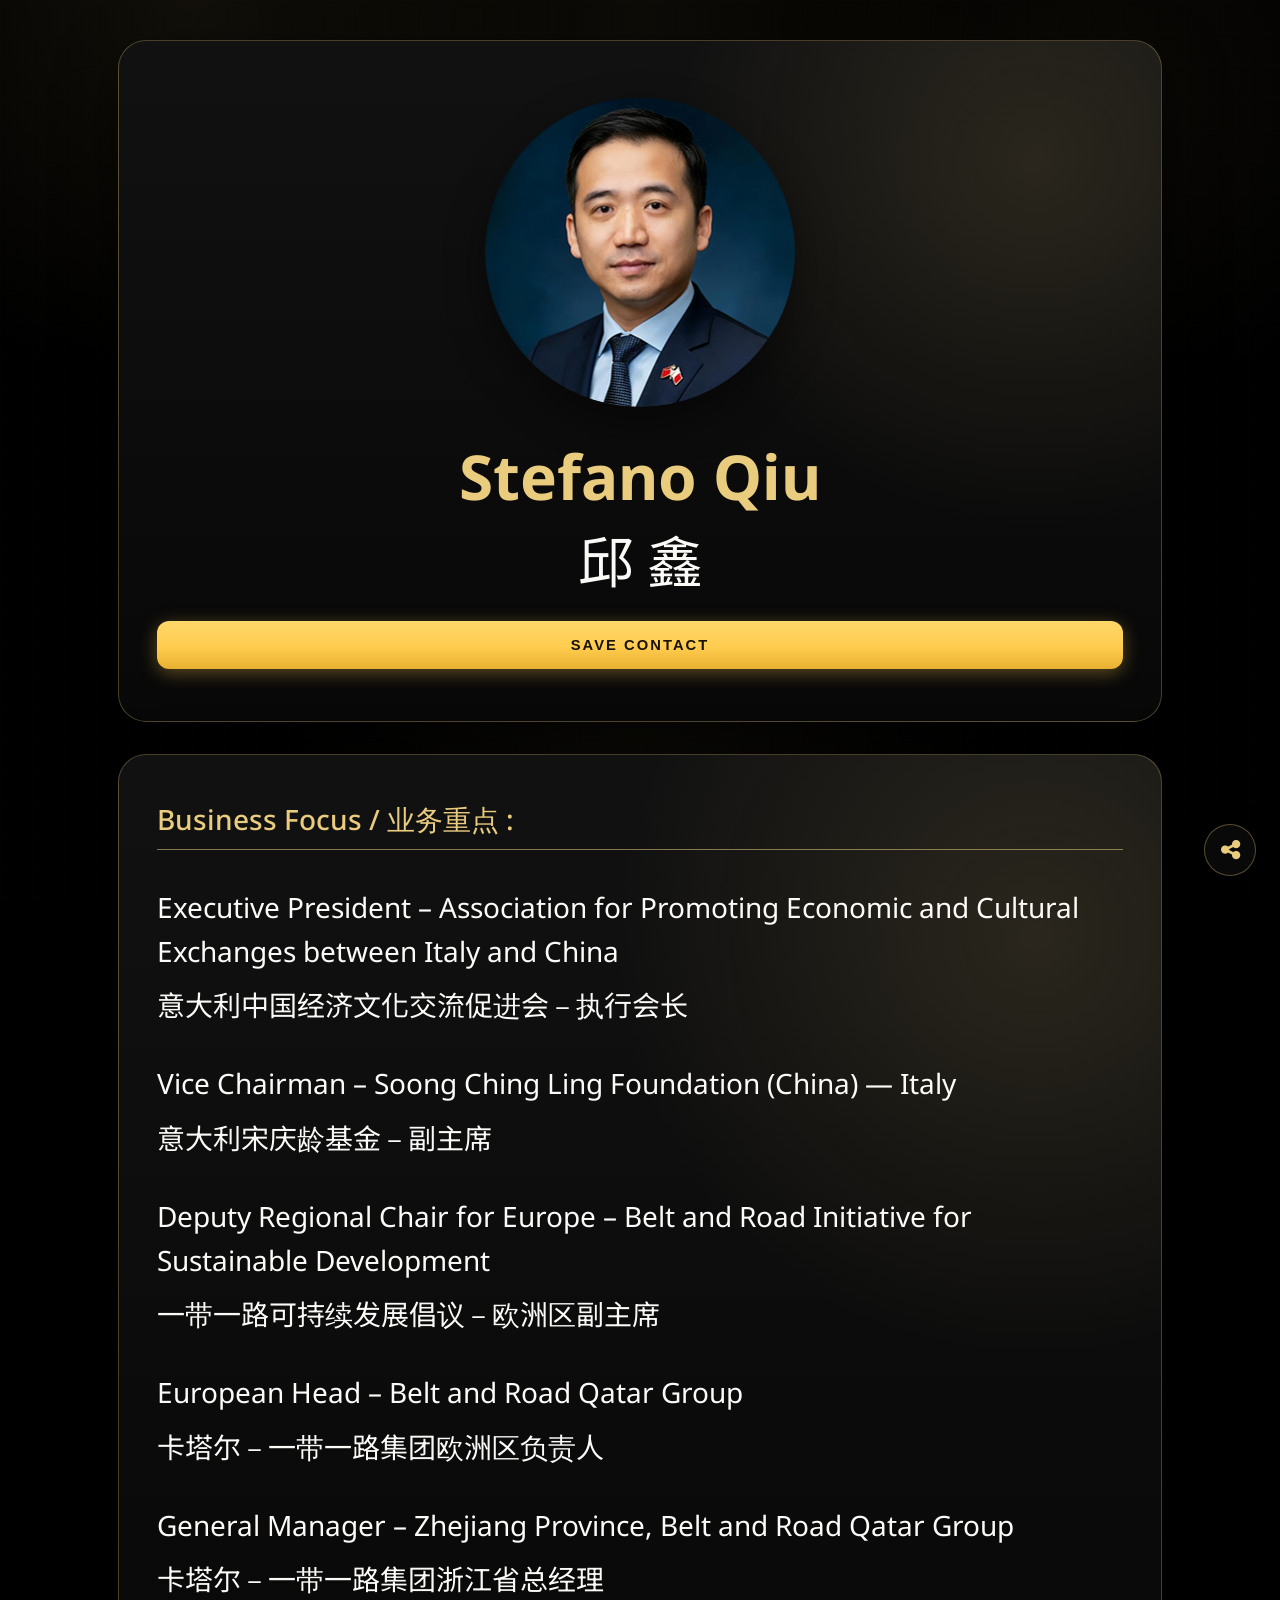
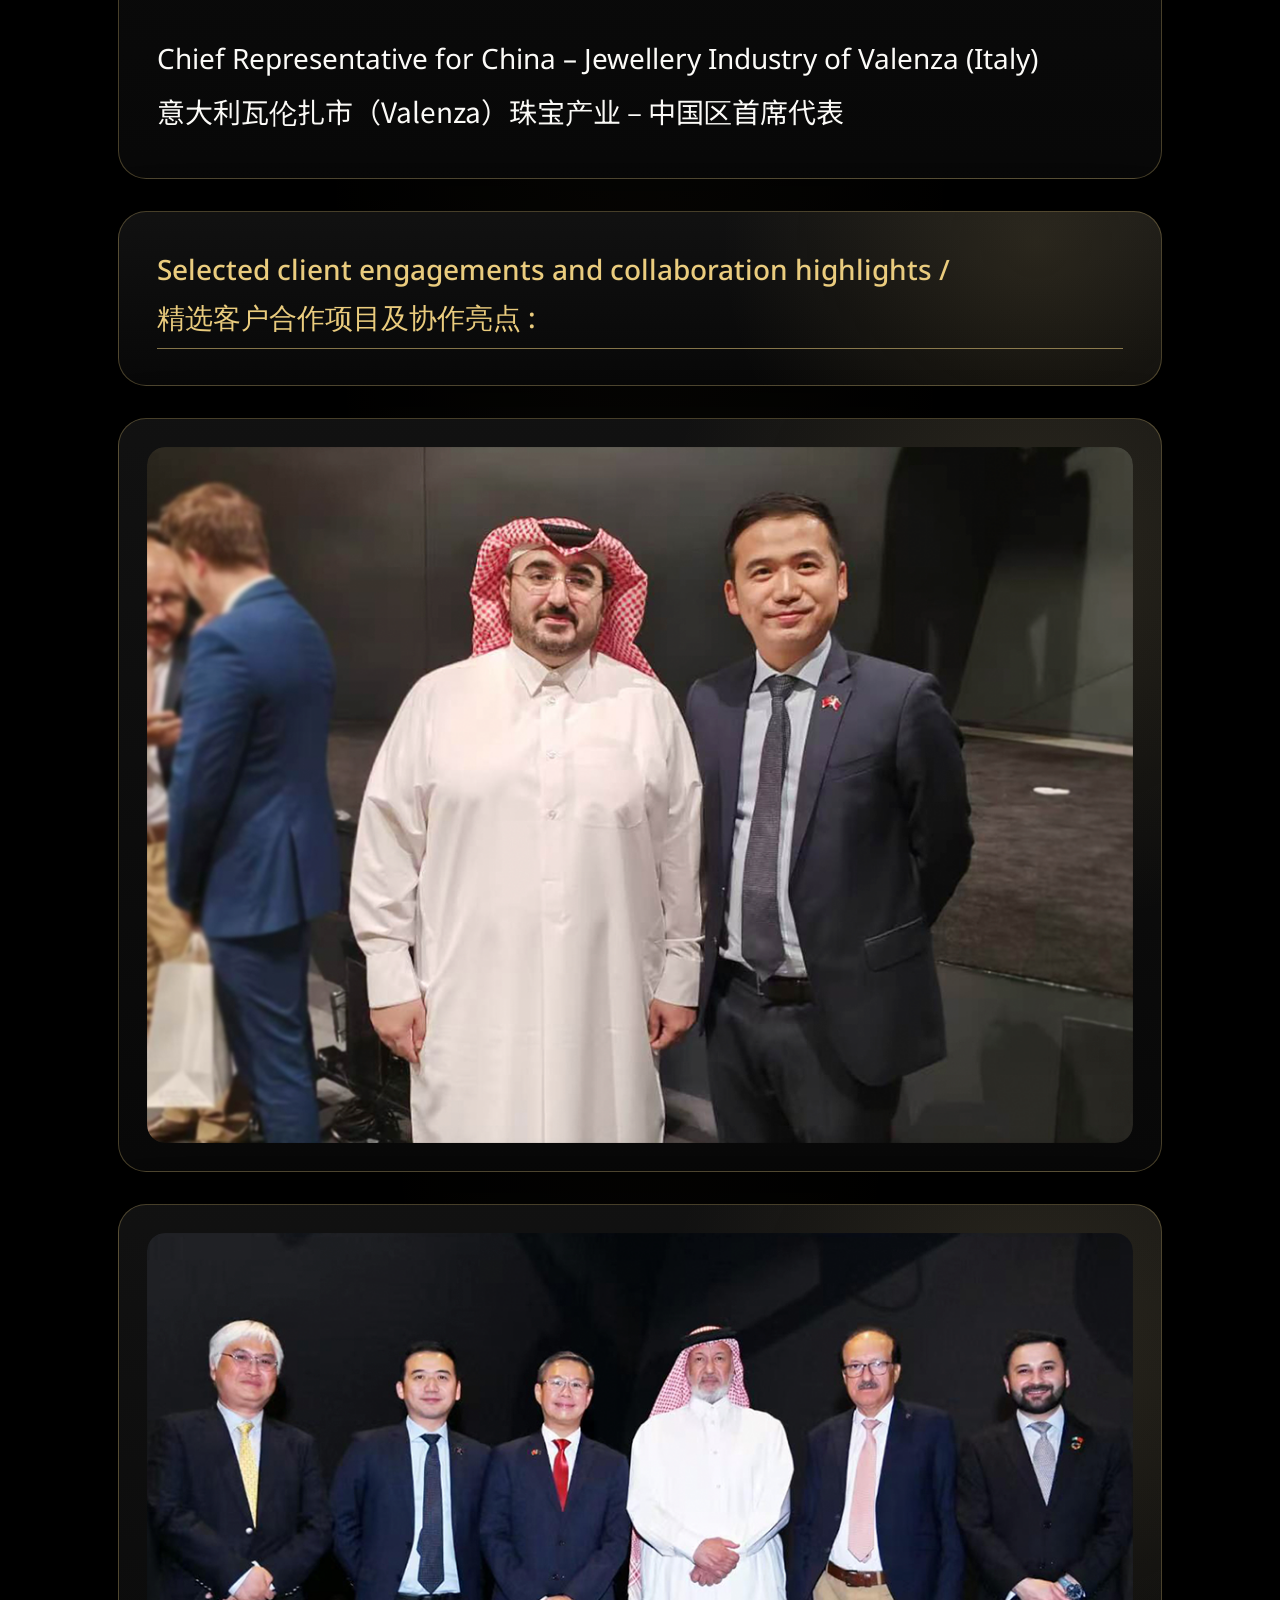
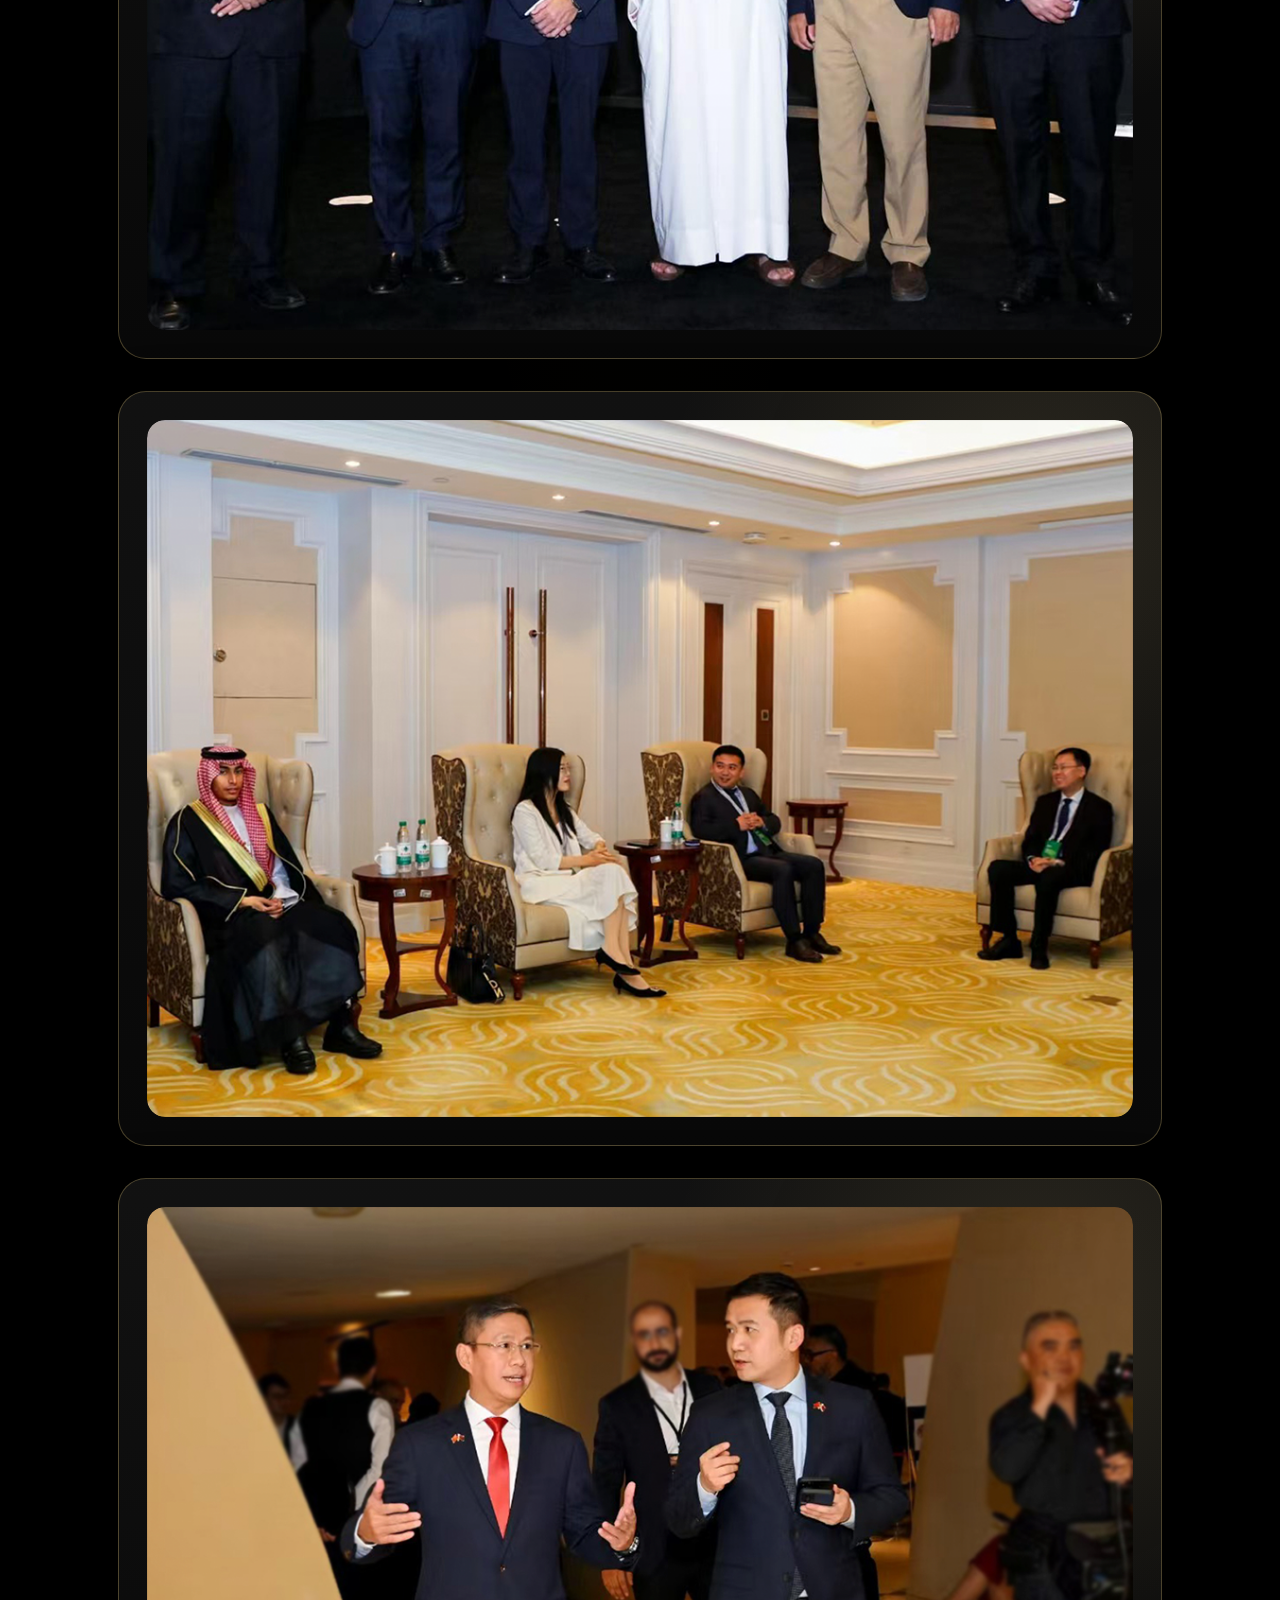
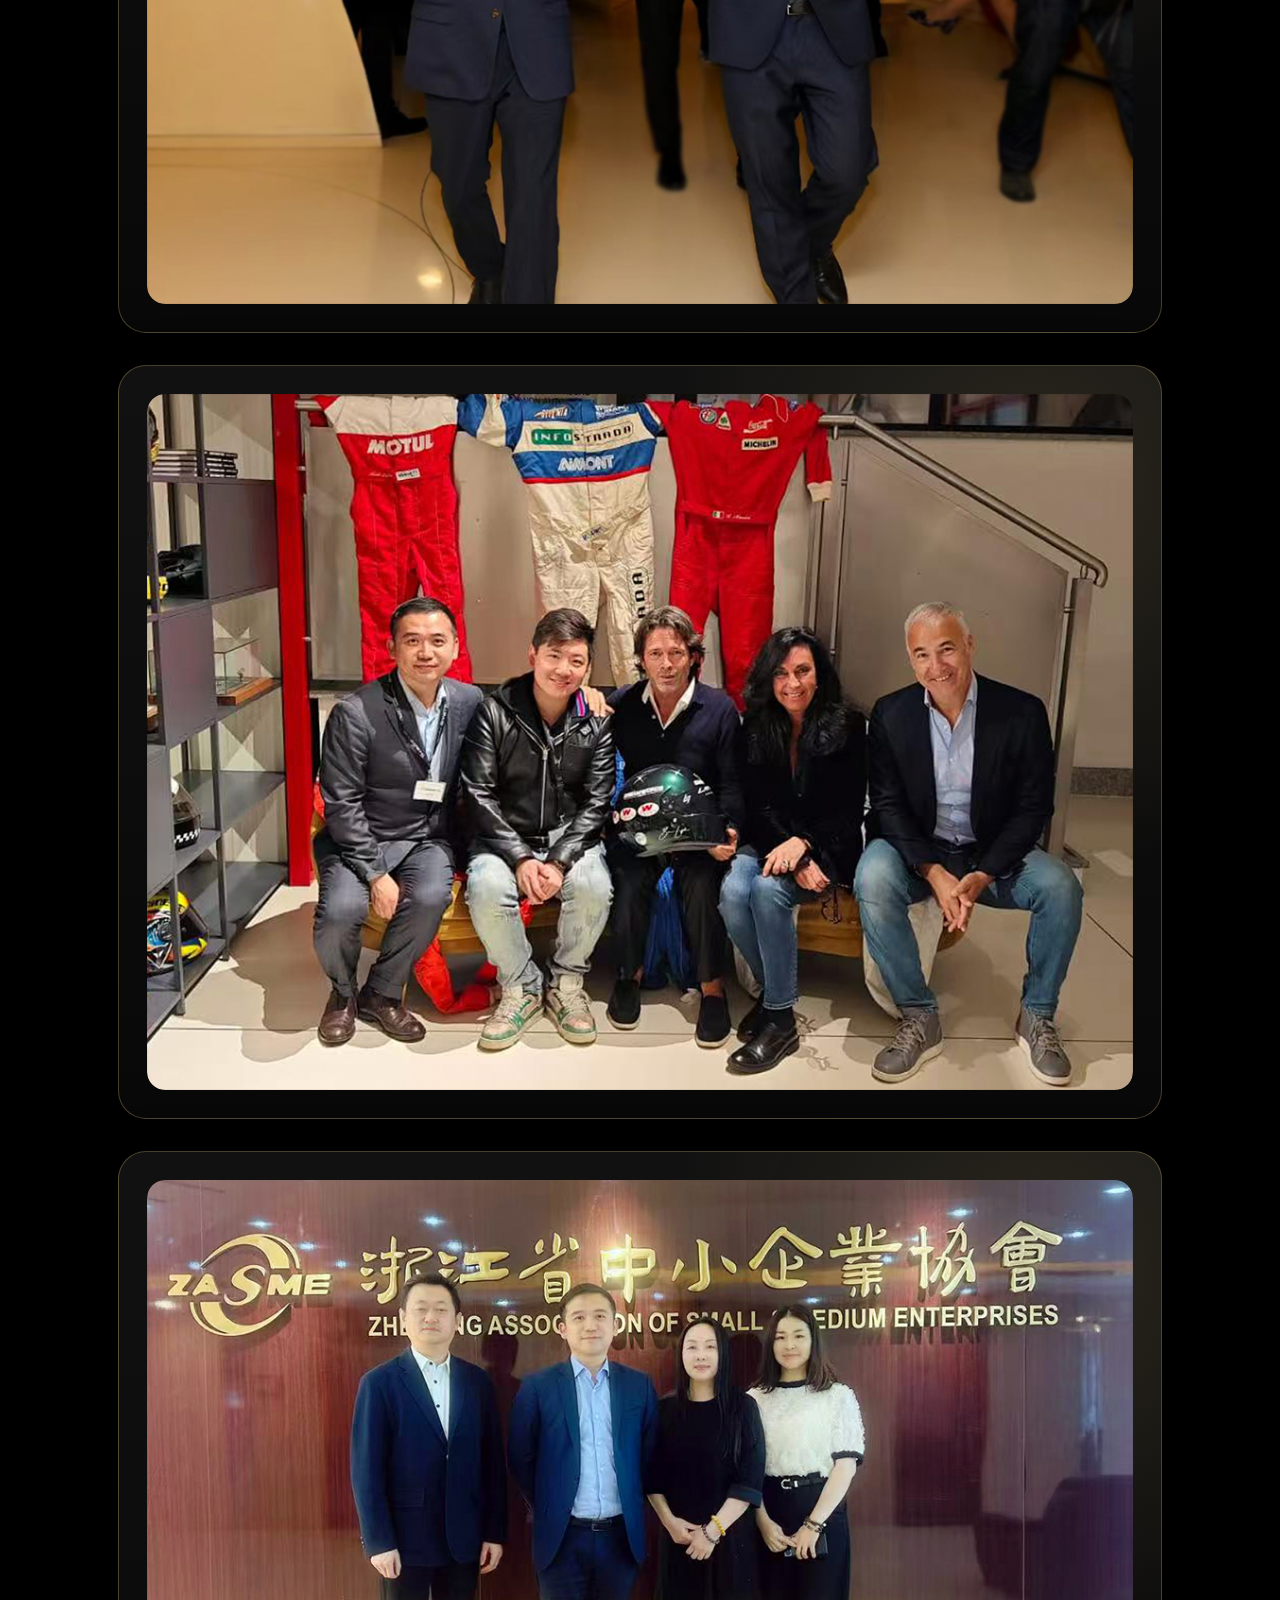
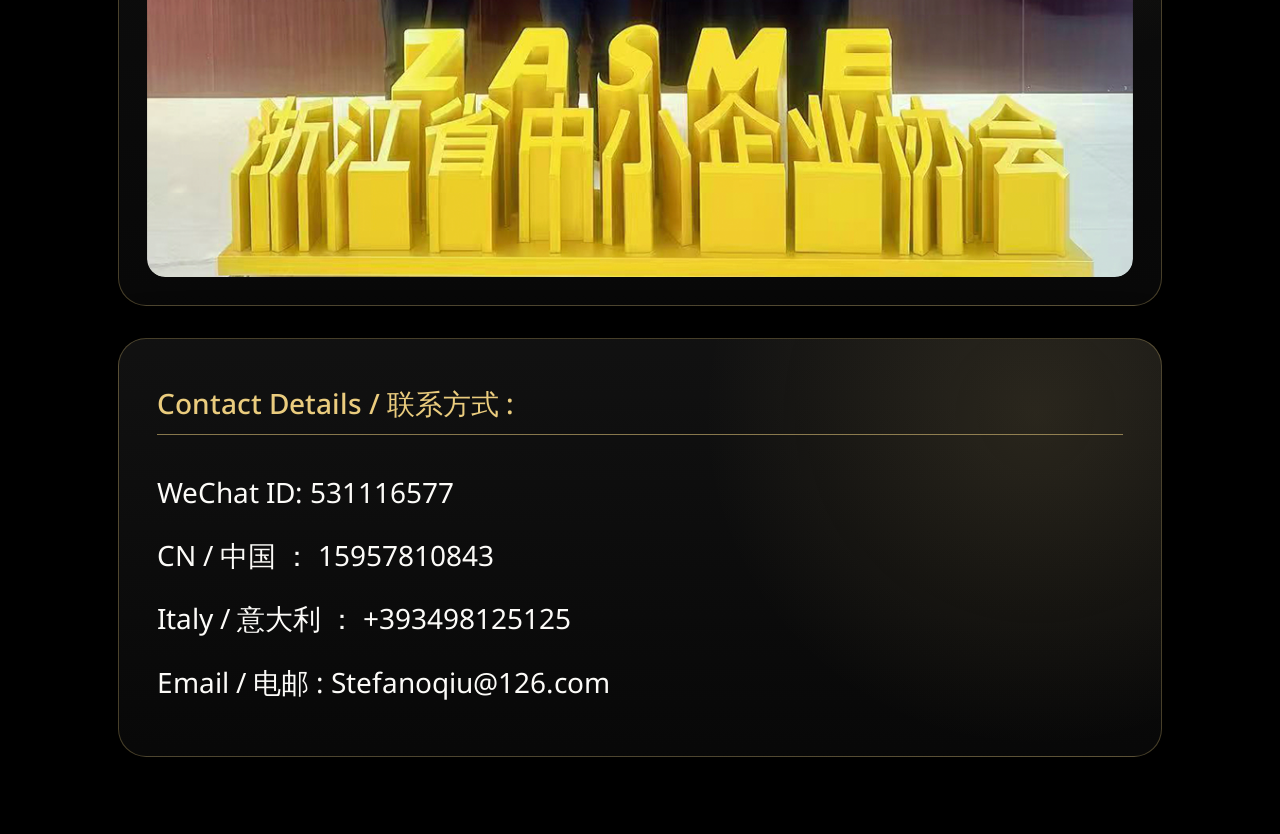
==== commit cf2b0827: "Standardize save button to bright yellow Zulkifli style" ====
--- a/Stephen/index.html
+++ b/Stephen/index.html
@@ -23,7 +23,7 @@
           <p class="profile-name-cn" lang="zh-Hant">邱 鑫</p>
         </div>
       </div>
-      <a class="btn-save" href="stefano-qiu.vcf" download="Stefano-Qiu.vcf">Save Contact / 保存联系人</a>
+      <a class="btn-save" href="stefano-qiu.vcf" download="Stefano-Qiu.vcf">SAVE CONTACT</a>
     </section>
 
     <section class="nfc-card business-focus-card reveal">
--- a/Stephen/styles.css
+++ b/Stephen/styles.css
@@ -168,11 +168,13 @@
   padding: 16px 24px;
   background: linear-gradient(180deg, #ffd86a 0%, #ffcc4f 55%, #e8b030 100%);
   color: #1a1200;
-  font-size: clamp(14px, 1.8vw, 18px);
+  font-family: "Inter", sans-serif;
+  font-size: 0.92rem;
   font-weight: 700;
-  letter-spacing: 0.1em;
+  letter-spacing: 0.14em;
   text-decoration: none;
   text-align: center;
+  text-transform: uppercase;
   border: none;
   border-radius: 12px;
   cursor: pointer;
@@ -478,7 +480,8 @@
   }
 
   .btn-save {
-    letter-spacing: 0.08em;
+    white-space: normal;
+    text-align: center;
   }
 }
 
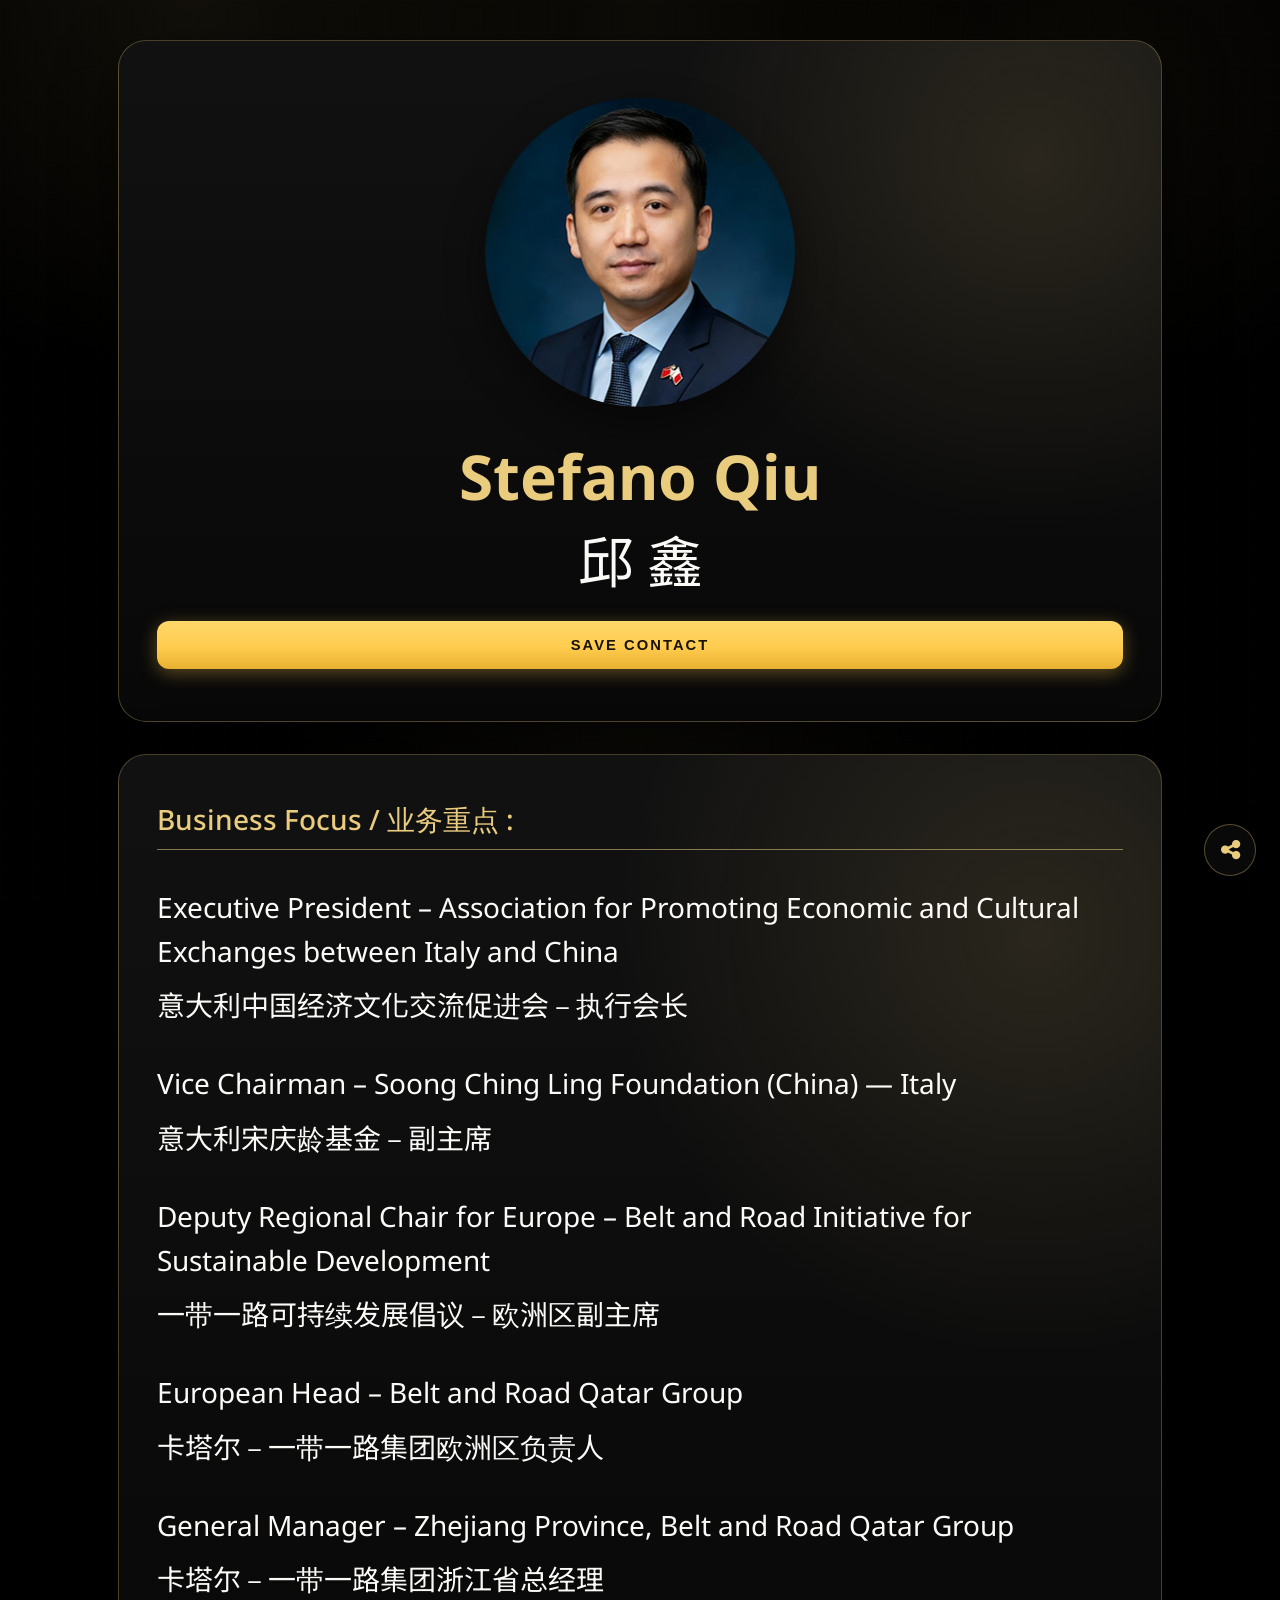
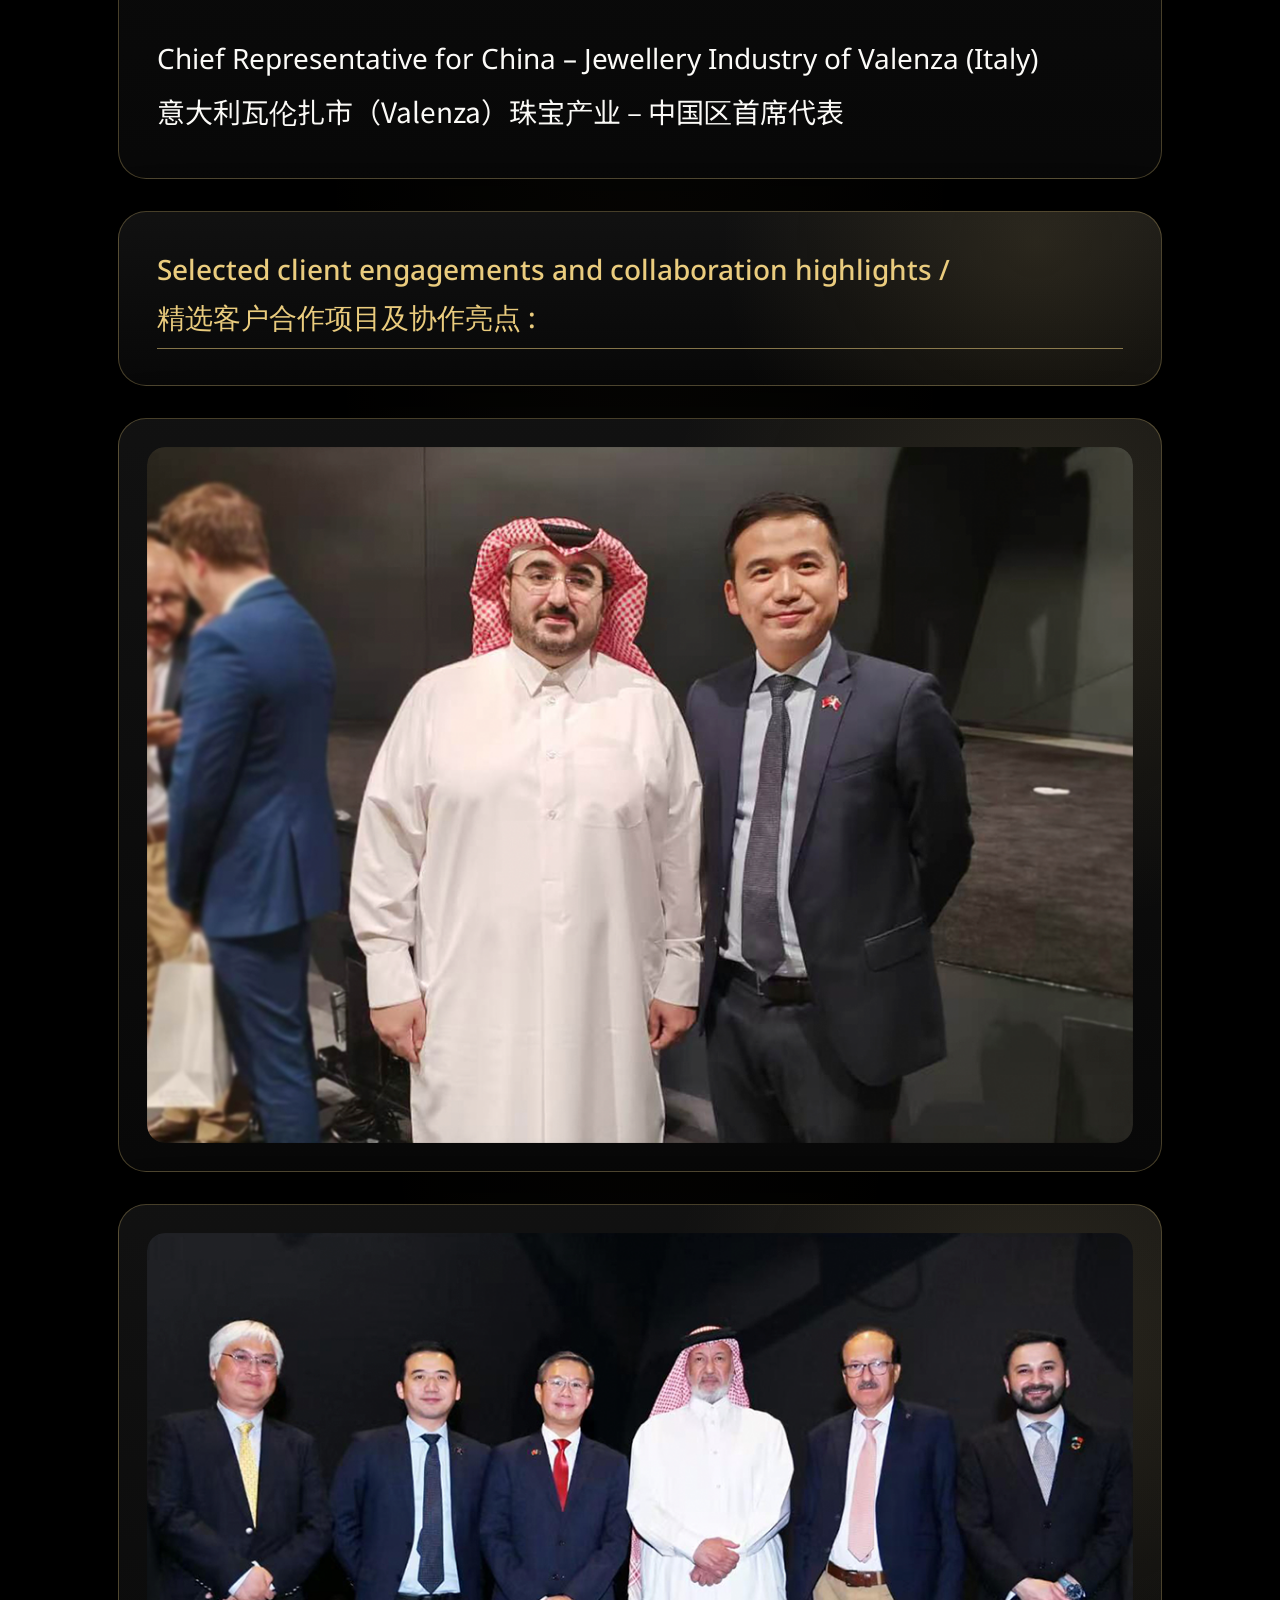
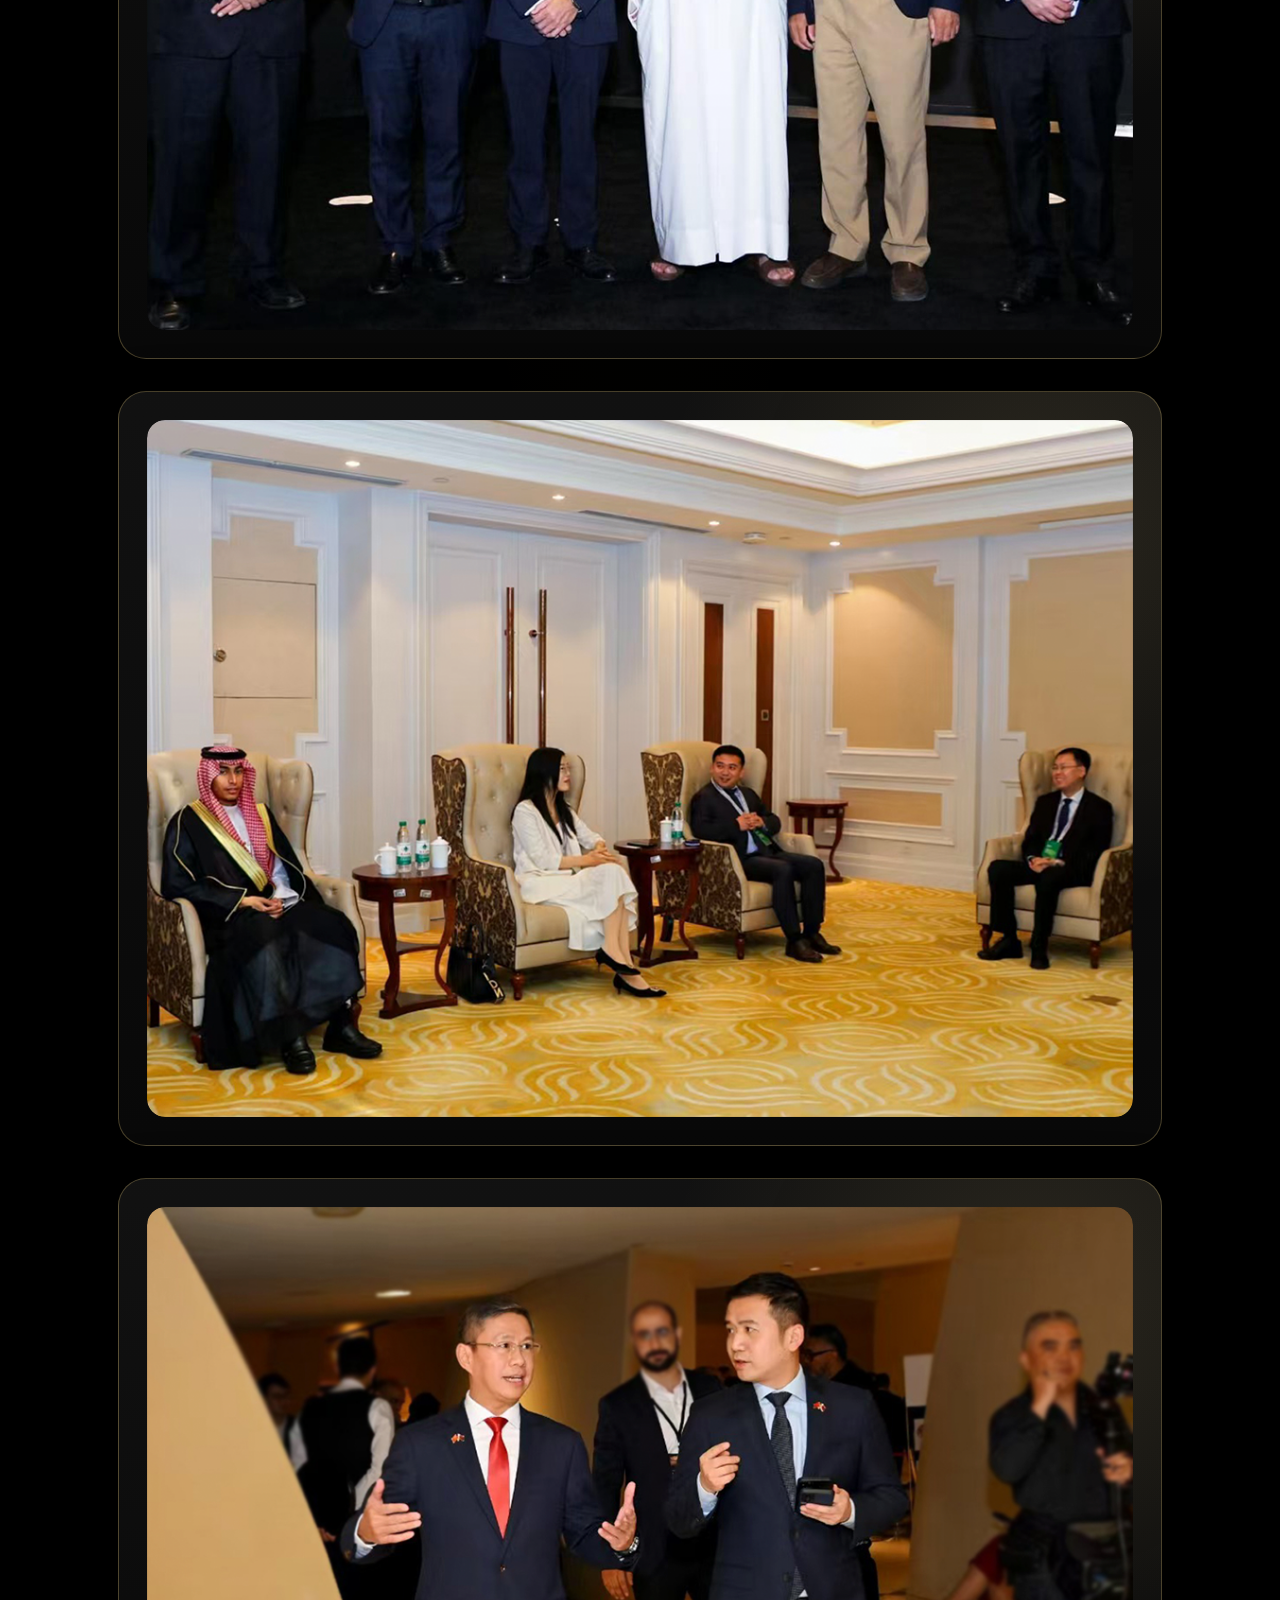
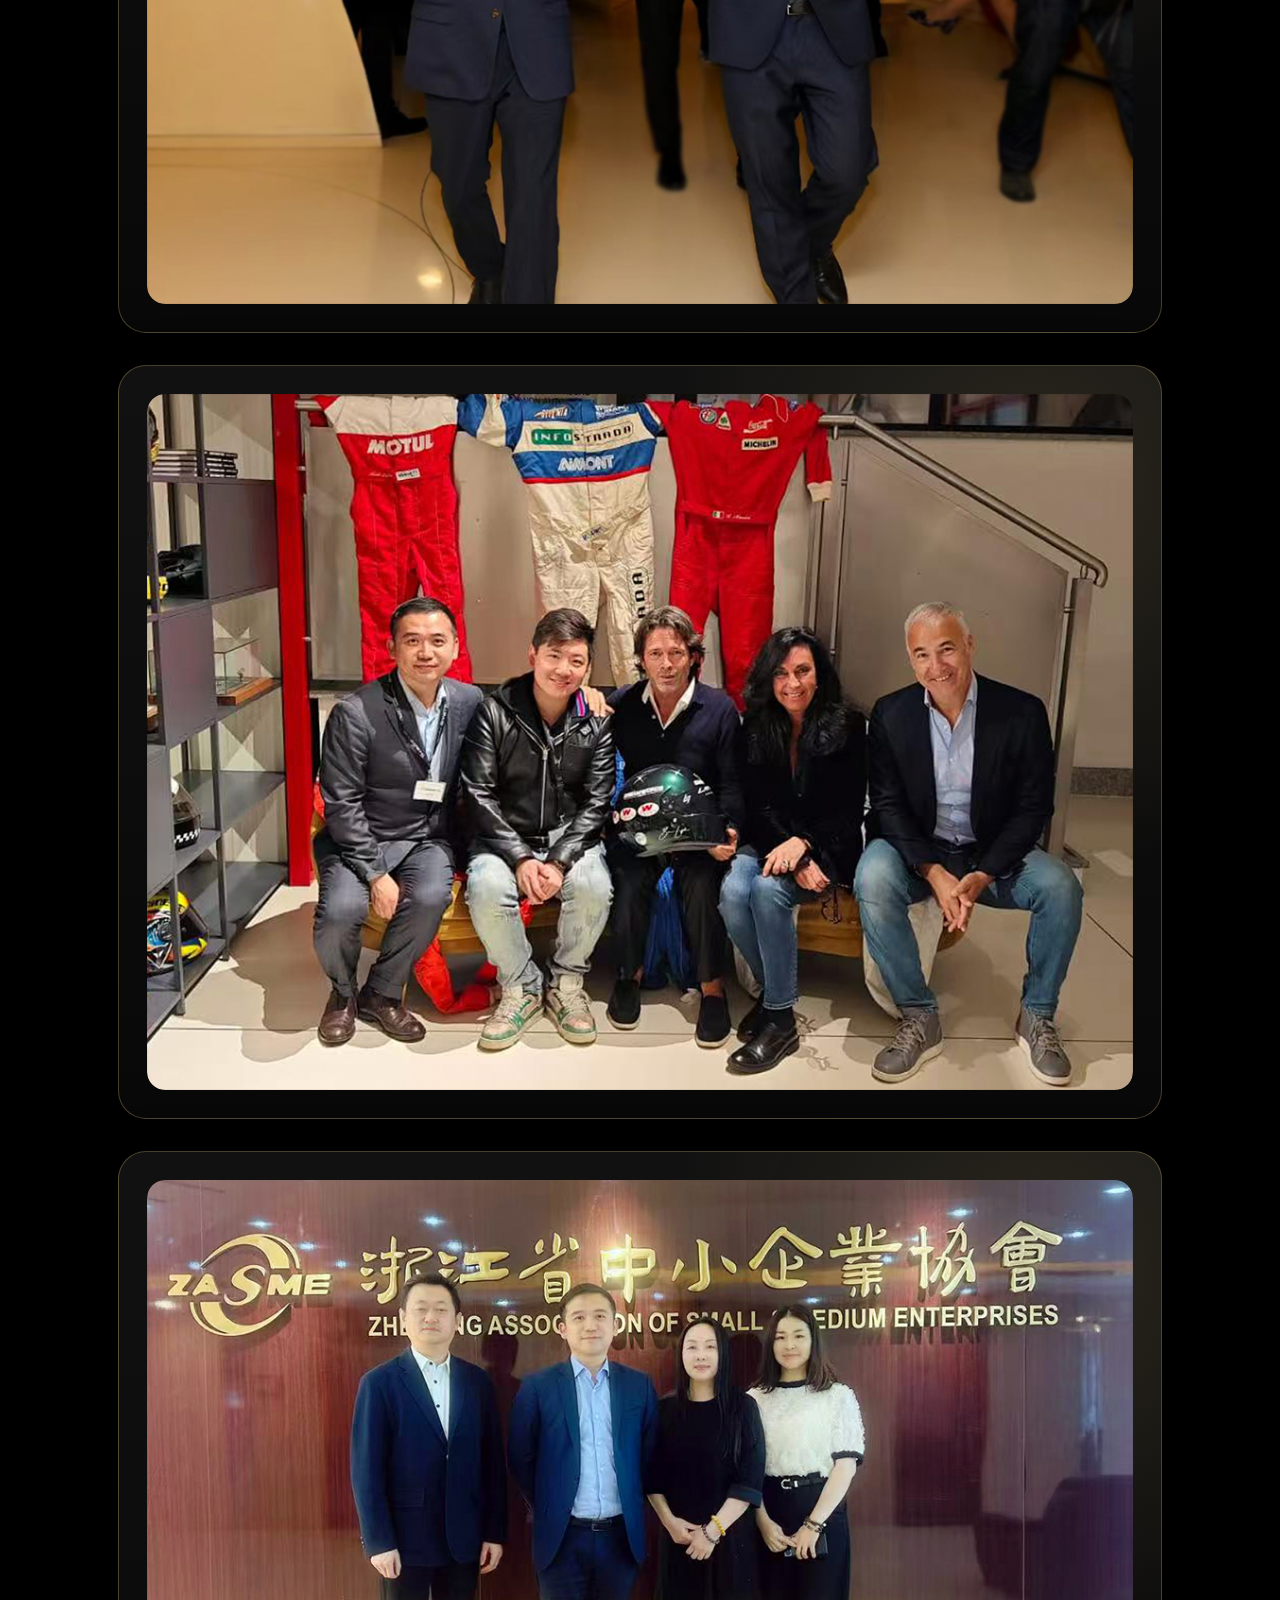
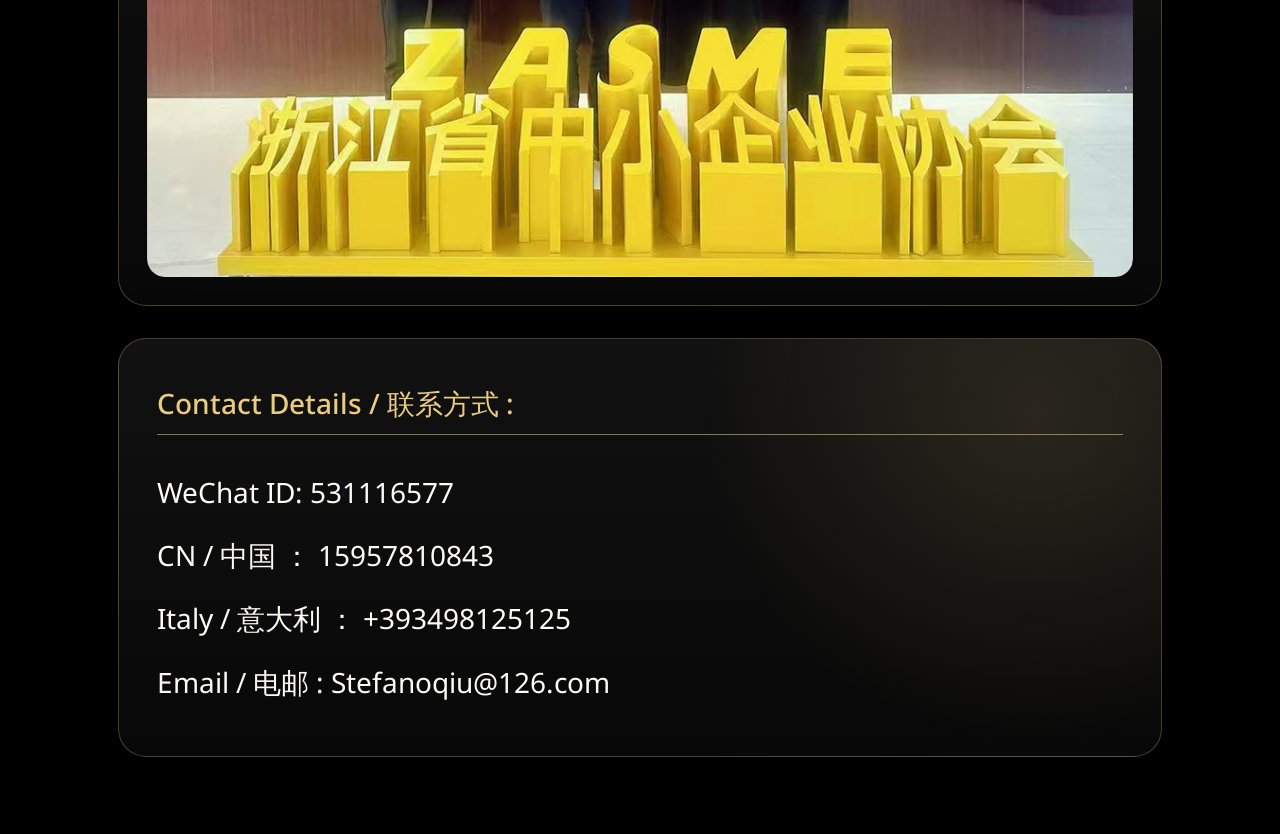
==== commit 4458f9c8: "Fix reveal hiding save button; move Andy save above fold; cache bust CSS" ====
--- a/Stephen/index.html
+++ b/Stephen/index.html
@@ -9,11 +9,11 @@
   <link rel="preconnect" href="https://fonts.gstatic.com" crossorigin />
   <link href="https://fonts.googleapis.com/css2?family=Noto+Sans+TC:wght@300;400;500;700&family=Noto+Sans:wght@400;700&display=swap" rel="stylesheet" />
   <link rel="stylesheet" href="https://cdnjs.cloudflare.com/ajax/libs/font-awesome/6.7.2/css/all.min.css" integrity="sha512-Evv84Mr4kqVGRNSgIGL/F/aIDqQb7xQ2vcrdIwxfjThSH8CSR7PBEakCr51Ck+w+/U6swU2Im1vVX0SVk9ABhg==" crossorigin="anonymous" referrerpolicy="no-referrer" />
-  <link rel="stylesheet" href="styles.css" />
+  <link rel="stylesheet" href="styles.css?v=20260711c" />
 </head>
 <body>
   <div class="page-shell">
-    <section class="nfc-card profile-card reveal">
+    <section class="nfc-card profile-card">
       <div class="profile-photo-wrap">
         <img class="profile-photo" src="img/stefano-profile.png" alt="Stefano Qiu profile photo" />
       </div>
@@ -26,7 +26,7 @@
       <a class="btn-save" href="stefano-qiu.vcf" download="Stefano-Qiu.vcf">SAVE CONTACT</a>
     </section>
 
-    <section class="nfc-card business-focus-card reveal">
+    <section class="nfc-card business-focus-card">
       <h2 class="section-title">Business Focus / 业务重点 :</h2>
 
       <div class="focus-list">
@@ -62,7 +62,7 @@
       </div>
     </section>
 
-    <section class="nfc-card highlights-heading-card reveal">
+    <section class="nfc-card highlights-heading-card">
       <h2 class="section-title section-title-multiline">
         <span class="section-title-line">Selected client engagements and collaboration highlights /</span>
         <span class="section-title-cn" lang="zh-Hant">精选客户合作项目及协作亮点 :</span>
@@ -70,44 +70,44 @@
     </section>
 
     <div class="gallery-grid">
-      <section class="nfc-card gallery-card reveal">
+      <section class="nfc-card gallery-card">
         <figure class="gallery-figure">
           <img src="img/highlight-1.png" alt="Client engagement highlight 1" />
         </figure>
       </section>
 
-      <section class="nfc-card gallery-card reveal">
+      <section class="nfc-card gallery-card">
         <figure class="gallery-figure">
           <img src="img/highlight-2.png" alt="Client engagement highlight 2" />
         </figure>
       </section>
 
-      <section class="nfc-card gallery-card reveal">
+      <section class="nfc-card gallery-card">
         <figure class="gallery-figure">
           <img src="img/highlight-3.png" alt="Client engagement highlight 3" />
         </figure>
       </section>
 
-      <section class="nfc-card gallery-card reveal">
+      <section class="nfc-card gallery-card">
         <figure class="gallery-figure">
           <img src="img/highlight-4.png" alt="Client engagement highlight 4" />
         </figure>
       </section>
 
-      <section class="nfc-card gallery-card reveal">
+      <section class="nfc-card gallery-card">
         <figure class="gallery-figure">
           <img src="img/highlight-5.png" alt="Client engagement highlight 5" />
         </figure>
       </section>
 
-      <section class="nfc-card gallery-card reveal">
+      <section class="nfc-card gallery-card">
         <figure class="gallery-figure">
           <img src="img/highlight-6.png" alt="Client engagement highlight 6" />
         </figure>
       </section>
     </div>
 
-    <section class="nfc-card contact-card reveal" id="contact">
+    <section class="nfc-card contact-card" id="contact">
       <h2 class="section-title">Contact Details / 联系方式 :</h2>
       <div class="contact-list">
         <p>WeChat ID: <a href="weixin://dl/chat?531116577">531116577</a></p>
--- a/Stephen/styles.css
+++ b/Stephen/styles.css
@@ -166,8 +166,8 @@
   max-width: 100%;
   margin-top: clamp(20px, 3vw, 28px);
   padding: 16px 24px;
-  background: linear-gradient(180deg, #ffd86a 0%, #ffcc4f 55%, #e8b030 100%);
-  color: #1a1200;
+  background: linear-gradient(180deg, #ffd86a 0%, #ffcc4f 55%, #e8b030 100%) !important;
+  color: #1a1200 !important;
   font-family: "Inter", sans-serif;
   font-size: 0.92rem;
   font-weight: 700;
@@ -178,8 +178,16 @@
   border: none;
   border-radius: 12px;
   cursor: pointer;
+  position: relative;
+  z-index: 2;
+  -webkit-appearance: none;
+  appearance: none;
   transition: transform 0.2s ease, box-shadow 0.2s ease;
   box-shadow: 0 4px 18px rgba(255, 204, 79, 0.35);
+}
+
+.profile-card .btn-save {
+  margin-top: clamp(20px, 3vw, 28px);
 }
 
 .btn-save:hover {
@@ -407,7 +415,8 @@
   transition: opacity 0.7s ease, transform 0.7s ease;
 }
 
-.reveal.is-visible {
+.reveal.is-visible,
+.no-js .reveal {
   opacity: 1;
   transform: translateY(0);
 }
